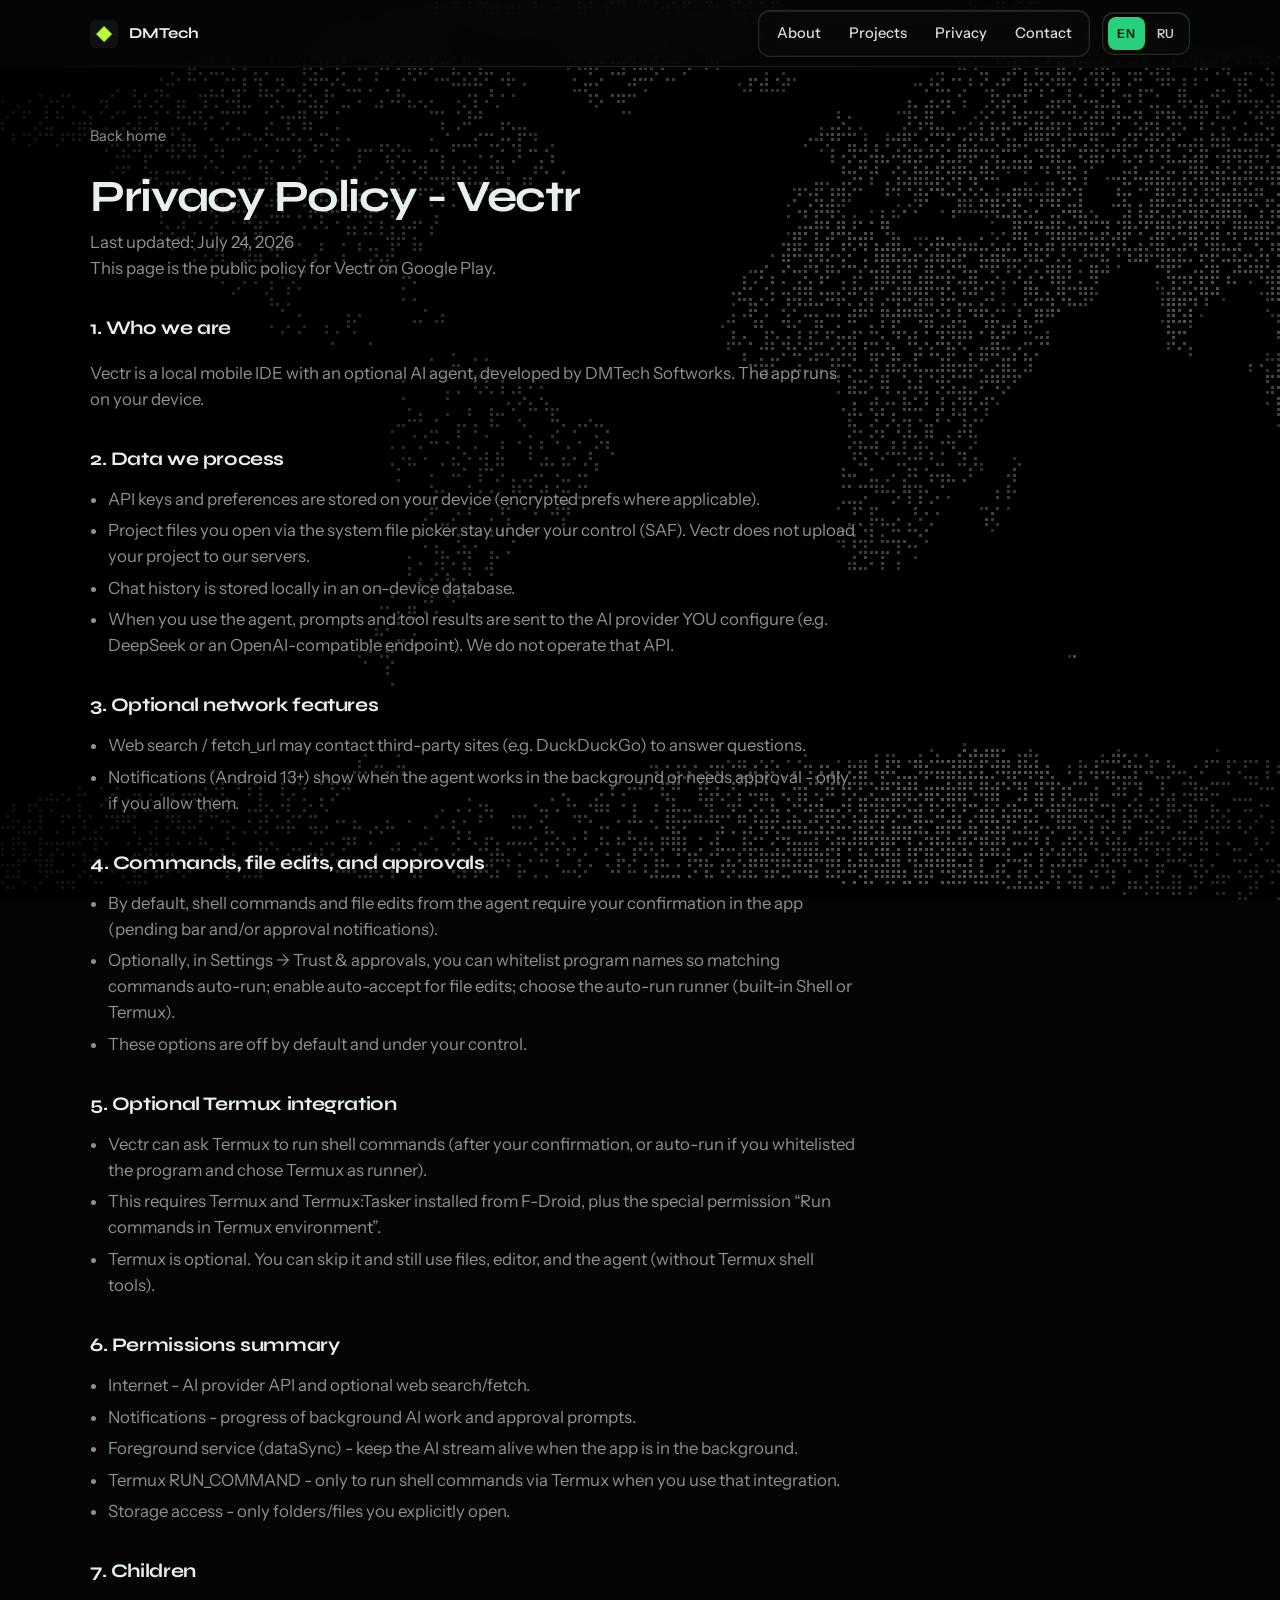
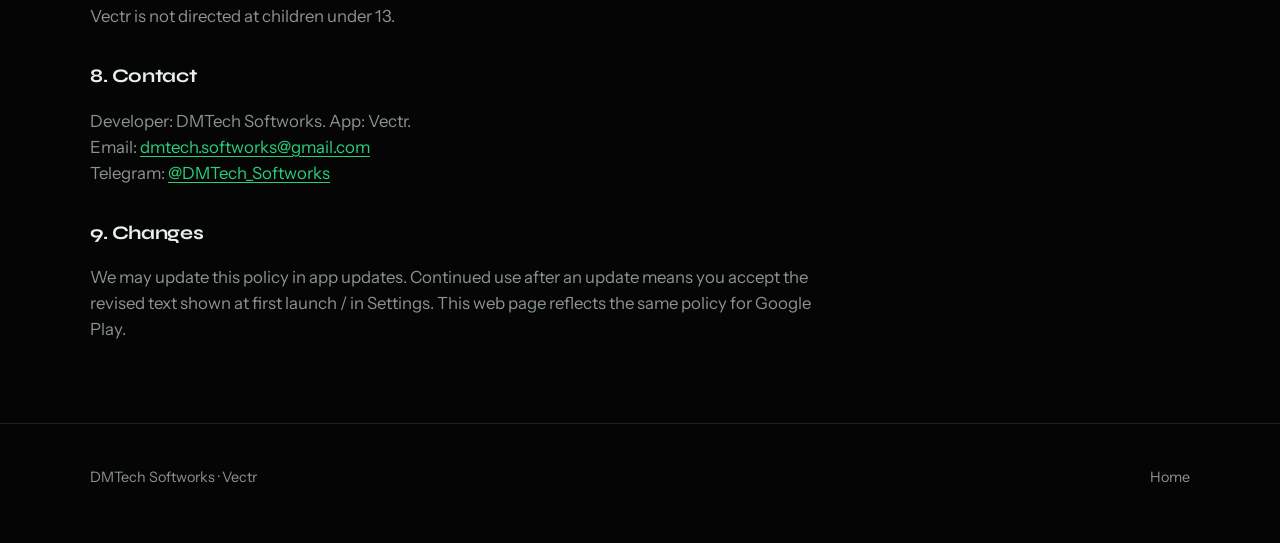
==== privacy/index.html @ 84d0624d "Add files via upload" ====
<!DOCTYPE html>
<html lang="en">
<head>
  <meta charset="utf-8" />
  <meta name="viewport" content="width=device-width, initial-scale=1" />
  <title>Privacy Policy - Vectr | DMTech Softworks</title>
  <meta name="description" content="Privacy Policy for Vectr by DMTech Softworks. Last updated July 24, 2026." />
  <meta name="theme-color" content="#0b0b0b" />
  <link rel="icon" href="../logo/logo.png" type="image/png" />
  <link rel="preconnect" href="https://fonts.googleapis.com" />
  <link rel="preconnect" href="https://fonts.gstatic.com" crossorigin />
  <link href="https://fonts.googleapis.com/css2?family=Instrument+Sans:wght@400;500;600;700&family=Syne:wght@600;700;800&display=swap" rel="stylesheet" />
  <link rel="stylesheet" href="../css/styles.css" />
</head>
<body>
  <canvas id="bg-canvas" class="bg-canvas" aria-hidden="true"></canvas>

  <div class="page">
    <header class="site-header">
      <div class="nav-inner">
        <a class="brand-mark" href="../index.html">
          <img src="../logo/logo.png" alt="" width="28" height="28" />
          <span>DMTech</span>
        </a>

        <button class="nav-toggle" type="button" data-nav-toggle aria-expanded="false" data-i18n-aria="nav.open">
          <span></span><span></span><span></span>
        </button>

        <div class="nav-panel" data-nav-panel>
          <ul class="nav-links">
            <li><a href="../index.html#about" data-i18n="nav.about">About</a></li>
            <li><a href="../index.html#projects" data-i18n="nav.projects">Projects</a></li>
            <li><a href="./" data-i18n="nav.privacy">Privacy</a></li>
            <li><a href="../index.html#contact" data-i18n="nav.contact">Contact</a></li>
          </ul>
          <div class="lang-switch" role="group" data-i18n-aria="lang.label" aria-label="Language">
            <button type="button" data-lang-btn="en">EN</button>
            <button type="button" data-lang-btn="ru">RU</button>
          </div>
        </div>
      </div>
    </header>

    <main class="privacy-page">
      <div class="wrap">
        <a class="back-link" href="../index.html" data-i18n="privacy.back">Back home</a>
        <h1 data-i18n="privacy.title">Privacy Policy - Vectr</h1>
        <p class="privacy-meta">
          <span data-i18n="privacy.updated">Last updated: July 24, 2026</span>
          <br />
          <span data-i18n="privacy.note">This page is the public policy for Vectr on Google Play.</span>
        </p>

        <article class="policy-block" data-lang-panel="en">
          <h2>1. Who we are</h2>
          <p>Vectr is a local mobile IDE with an optional AI agent, developed by DMTech Softworks. The app runs on your device.</p>

          <h2>2. Data we process</h2>
          <ul>
            <li>API keys and preferences are stored on your device (encrypted prefs where applicable).</li>
            <li>Project files you open via the system file picker stay under your control (SAF). Vectr does not upload your project to our servers.</li>
            <li>Chat history is stored locally in an on-device database.</li>
            <li>When you use the agent, prompts and tool results are sent to the AI provider YOU configure (e.g. DeepSeek or an OpenAI-compatible endpoint). We do not operate that API.</li>
          </ul>

          <h2>3. Optional network features</h2>
          <ul>
            <li>Web search / fetch_url may contact third-party sites (e.g. DuckDuckGo) to answer questions.</li>
            <li>Notifications (Android 13+) show when the agent works in the background or needs approval - only if you allow them.</li>
          </ul>

          <h2>4. Commands, file edits, and approvals</h2>
          <ul>
            <li>By default, shell commands and file edits from the agent require your confirmation in the app (pending bar and/or approval notifications).</li>
            <li>Optionally, in Settings → Trust &amp; approvals, you can whitelist program names so matching commands auto-run; enable auto-accept for file edits; choose the auto-run runner (built-in Shell or Termux).</li>
            <li>These options are off by default and under your control.</li>
          </ul>

          <h2>5. Optional Termux integration</h2>
          <ul>
            <li>Vectr can ask Termux to run shell commands (after your confirmation, or auto-run if you whitelisted the program and chose Termux as runner).</li>
            <li>This requires Termux and Termux:Tasker installed from F-Droid, plus the special permission “Run commands in Termux environment”.</li>
            <li>Termux is optional. You can skip it and still use files, editor, and the agent (without Termux shell tools).</li>
          </ul>

          <h2>6. Permissions summary</h2>
          <ul>
            <li>Internet - AI provider API and optional web search/fetch.</li>
            <li>Notifications - progress of background AI work and approval prompts.</li>
            <li>Foreground service (dataSync) - keep the AI stream alive when the app is in the background.</li>
            <li>Termux RUN_COMMAND - only to run shell commands via Termux when you use that integration.</li>
            <li>Storage access - only folders/files you explicitly open.</li>
          </ul>

          <h2>7. Children</h2>
          <p>Vectr is not directed at children under 13.</p>

          <h2>8. Contact</h2>
          <p>Developer: DMTech Softworks. App: Vectr.<br />
          Email: <a href="mailto:dmtech.softworks@gmail.com">dmtech.softworks@gmail.com</a><br />
          Telegram: <a href="https://t.me/DMTech_Softworks" rel="noopener noreferrer" target="_blank">@DMTech_Softworks</a></p>

          <h2>9. Changes</h2>
          <p>We may update this policy in app updates. Continued use after an update means you accept the revised text shown at first launch / in Settings. This web page reflects the same policy for Google Play.</p>
        </article>

        <article class="policy-block" data-lang-panel="ru" hidden>
          <h2>1. Кто мы</h2>
          <p>Vectr - локальная мобильная IDE с опциональным ИИ-агентом от DMTech Softworks. Приложение работает на твоём устройстве.</p>

          <h2>2. Какие данные обрабатываются</h2>
          <ul>
            <li>API-ключи и настройки хранятся на устройстве (где возможно - в зашифрованных prefs).</li>
            <li>Файлы проекта, которые ты открываешь через системный выбор папки (SAF), остаются под твоим контролем. Vectr не загружает проект на наши серверы.</li>
            <li>История чатов хранится локально в базе на устройстве.</li>
            <li>Когда ты пользуешься агентом, промпты и результаты инструментов уходят к API-провайдеру, который ТЫ указал (DeepSeek или OpenAI-compatible). Мы этот API не предоставляем.</li>
          </ul>

          <h2>3. Опциональная сеть</h2>
          <ul>
            <li>web_search / fetch_url могут обращаться к сторонним сайтам (например DuckDuckGo).</li>
            <li>Уведомления (Android 13+) показывают работу агента в фоне или запросы на подтверждение - только если ты разрешишь.</li>
          </ul>

          <h2>4. Команды, правки файлов и подтверждения</h2>
          <ul>
            <li>По умолчанию shell-команды и правки файлов от агента требуют твоего подтверждения в приложении (полоса pending и/или уведомления).</li>
            <li>Опционально в Настройки → Доверие и подтверждения можно добавить программы в whitelist, включить авто-принятие правок файлов и выбрать runner (встроенный Shell или Termux).</li>
            <li>Эти опции по умолчанию выключены и управляются тобой.</li>
          </ul>

          <h2>5. Опциональный Termux</h2>
          <ul>
            <li>Vectr может попросить Termux выполнить shell-команду (после твоего подтверждения или автоматически, если программа в whitelist и выбран runner Termux).</li>
            <li>Нужны Termux и Termux:Tasker из F-Droid и особое разрешение «Выполнение команд в среде Termux».</li>
            <li>Termux необязателен: можно пользоваться файлами, редактором и агентом без shell через Termux.</li>
          </ul>

          <h2>6. Разрешения</h2>
          <ul>
            <li>Интернет - API провайдера ИИ и опциональный web search/fetch.</li>
            <li>Уведомления - прогресс фоновой работы ИИ и запросы на подтверждение.</li>
            <li>Foreground service (dataSync) - чтобы AI-стрим не убивался при сворачивании приложения.</li>
            <li>Termux RUN_COMMAND - только для shell через Termux, если ты этим пользуешься.</li>
            <li>Доступ к файлам - только к папкам/файлам, которые ты сам открыл.</li>
          </ul>

          <h2>7. Дети</h2>
          <p>Vectr не предназначен для детей младше 13 лет.</p>

          <h2>8. Контакты</h2>
          <p>Разработчик: DMTech Softworks. Приложение: Vectr.<br />
          Email: <a href="mailto:dmtech.softworks@gmail.com">dmtech.softworks@gmail.com</a><br />
          Telegram: <a href="https://t.me/DMTech_Softworks" rel="noopener noreferrer" target="_blank">@DMTech_Softworks</a></p>

          <h2>9. Изменения</h2>
          <p>Политика может обновляться вместе с приложением. Продолжая пользоваться после обновления, ты принимаешь текст, показанный при первом запуске / в настройках. Эта веб-страница отражает ту же политику для Google Play.</p>
        </article>
      </div>
    </main>

    <footer class="site-footer">
      <div class="wrap footer-inner">
        <p>DMTech Softworks · Vectr</p>
        <div class="footer-links">
          <a href="../index.html" data-i18n="footer.home">Home</a>
        </div>
      </div>
    </footer>
  </div>

  <script src="../js/i18n.js"></script>
  <script src="../js/bg.js?v=10"></script>
  <script src="../js/main.js"></script>
</body>
</html>
---- css/styles.css ----
:root {
  --bg: #050505;
  --bg-elev: #121413;
  --ink: #e8f0ec;
  --muted: #8a948e;
  --line: rgba(232, 240, 236, 0.12);
  --accent: #28d07c;
  --accent-2: #39e09b;
  --accent-ink: #06140e;
  --accent-rgb: 40, 208, 124;
  --danger-soft: #ff6b6b;
  --font-display: "Syne", "Arial Narrow", sans-serif;
  --font-body: "Instrument Sans", "Segoe UI", sans-serif;
  --max: 1100px;
  --pad: clamp(1.25rem, 4vw, 2.5rem);
  --nav-h: 4.25rem;
}

*,
*::before,
*::after {
  box-sizing: border-box;
}

html {
  scroll-behavior: smooth;
}

body {
  margin: 0;
  min-height: 100vh;
  color: var(--ink);
  background: var(--bg);
  font-family: var(--font-body);
  font-size: 1.05rem;
  line-height: 1.55;
  -webkit-font-smoothing: antialiased;
  text-rendering: optimizeLegibility;
}

body.nav-open {
  overflow: hidden;
}

img {
  max-width: 100%;
  display: block;
}

a {
  color: var(--accent);
  text-decoration-thickness: 1px;
  text-underline-offset: 0.18em;
}

a:hover {
  color: var(--accent-2);
}

:focus-visible {
  outline: 2px solid var(--accent);
  outline-offset: 3px;
}

.lang-switch button:focus-visible,
.nav-toggle:focus-visible,
.btn:focus-visible {
  outline-offset: 2px;
}

.bg-canvas {
  position: fixed;
  inset: 0;
  width: 100%;
  height: 100%;
  z-index: 0;
  pointer-events: none;
}

.page {
  position: relative;
  z-index: 2;
}

.wrap {
  width: min(100% - var(--pad) * 2, var(--max));
  margin-inline: auto;
}

/* NAV */
.site-header {
  position: sticky;
  top: 0;
  z-index: 20;
  height: var(--nav-h);
  display: flex;
  align-items: center;
  backdrop-filter: blur(12px);
  background: rgba(7, 8, 9, 0.72);
  border-bottom: 1px solid transparent;
  transition: border-color 0.3s ease, background 0.3s ease;
}

.site-header::after {
  content: "";
  position: absolute;
  inset: auto 0 0;
  height: 1px;
  background: linear-gradient(90deg, transparent, var(--line), transparent);
}

.nav-inner {
  display: flex;
  align-items: center;
  justify-content: space-between;
  gap: 1rem;
  width: min(100% - var(--pad) * 2, var(--max));
  margin-inline: auto;
}

.brand-mark {
  display: inline-flex;
  align-items: center;
  gap: 0.7rem;
  color: var(--ink);
  text-decoration: none;
  font-family: var(--font-display);
  font-weight: 700;
  letter-spacing: -0.02em;
  font-size: 0.95rem;
}

.brand-mark img {
  width: 28px;
  height: 28px;
  border-radius: 6px;
}

.brand-mark:hover {
  color: var(--accent);
}

.nav-panel {
  display: flex;
  align-items: center;
  gap: 0.75rem;
}

/* Liquid glass pills: links + lang */
.nav-links,
.lang-switch {
  isolation: isolate;
  background: rgba(8, 10, 9, 0.82);
  border: 1px solid rgba(238, 242, 236, 0.14);
  box-shadow:
    inset 0 1px 0 rgba(255, 255, 255, 0.07),
    inset 0 0 0 1px rgba(var(--accent-rgb), 0.05);
  -webkit-backdrop-filter: blur(16px) saturate(1.25);
  backdrop-filter: blur(16px) saturate(1.25);
}

@supports not ((backdrop-filter: blur(1px)) or (-webkit-backdrop-filter: blur(1px))) {
  .nav-links,
  .lang-switch,
  .nav-panel {
    background: rgba(7, 8, 9, 0.96);
  }
}

.nav-links {
  display: flex;
  align-items: center;
  gap: 0.35rem;
  list-style: none;
  margin: 0;
  padding: 0.28rem 0.4rem;
  border-radius: 12px;
}

.nav-links a {
  display: block;
  color: #d4dbd0;
  text-decoration: none;
  font-size: 0.92rem;
  font-weight: 500;
  padding: 0.4rem 0.7rem;
  border-radius: 8px;
  transition: color 0.2s ease, background 0.2s ease;
}

.nav-links a:hover {
  color: var(--ink);
  background: rgba(var(--accent-rgb), 0.1);
}

.lang-switch {
  display: inline-flex;
  align-items: center;
  gap: 0.15rem;
  border-radius: 12px;
  padding: 0.28rem;
}

.lang-switch button {
  appearance: none;
  border: 0;
  background: transparent;
  color: #c5cdc2;
  font: inherit;
  font-size: 0.78rem;
  font-weight: 600;
  letter-spacing: 0.04em;
  padding: 0.4rem 0.6rem;
  border-radius: 8px;
  cursor: pointer;
  transition: background 0.2s ease, color 0.2s ease;
}

.lang-switch button.is-active {
  background: var(--accent);
  color: var(--accent-ink);
}

.nav-toggle {
  display: none;
  width: 42px;
  height: 42px;
  border: 1px solid var(--line);
  border-radius: 8px;
  background: rgba(14, 17, 16, 0.8);
  color: var(--ink);
  cursor: pointer;
}

.nav-toggle span {
  display: block;
  width: 18px;
  height: 1.5px;
  margin: 4px auto;
  background: currentColor;
}

/* HERO */
.hero {
  min-height: calc(100svh - var(--nav-h));
  display: grid;
  align-items: end;
  padding: clamp(2rem, 6vh, 4rem) 0 clamp(3rem, 8vh, 5rem);
}

.hero-grid {
  display: grid;
  gap: 2rem;
  align-items: end;
}

.hero-brand {
  margin: 0 0 1rem;
  font-family: var(--font-display);
  font-weight: 800;
  font-size: clamp(2.8rem, 9vw, 5.6rem);
  line-height: 0.92;
  letter-spacing: -0.045em;
  max-width: 12ch;
}

.hero-brand span {
  display: block;
  color: var(--accent);
}

.hero-headline {
  margin: 0 0 0.85rem;
  font-family: var(--font-display);
  font-weight: 600;
  font-size: clamp(1.25rem, 2.6vw, 1.75rem);
  letter-spacing: -0.02em;
  max-width: 22ch;
}

.hero-sub {
  margin: 0 0 1.75rem;
  color: var(--muted);
  max-width: 38ch;
  font-size: 1.05rem;
}

.cta-row {
  display: flex;
  flex-wrap: wrap;
  gap: 0.75rem 1rem;
  align-items: center;
}

.btn {
  display: inline-flex;
  align-items: center;
  justify-content: center;
  gap: 0.45rem;
  min-height: 2.85rem;
  padding: 0.7rem 1.2rem;
  border-radius: 10px;
  border: 1px solid transparent;
  font: inherit;
  font-weight: 650;
  letter-spacing: -0.01em;
  text-decoration: none;
  cursor: pointer;
  transition: transform 0.2s ease, background 0.2s ease, color 0.2s ease, border-color 0.2s ease;
}

.btn:active {
  transform: translateY(1px);
}

.btn-primary {
  background: var(--accent);
  color: var(--accent-ink);
}

.btn-primary:hover {
  background: var(--accent-2);
  color: var(--accent-ink);
}

.btn-ghost {
  background: transparent;
  color: var(--ink);
  border-color: var(--line);
}

.btn-ghost:hover {
  border-color: rgba(var(--accent-rgb), 0.5);
  color: var(--accent);
}

.hero-visual {
  pointer-events: none;
  justify-self: end;
  width: min(100%, 320px);
  aspect-ratio: 1;
  position: relative;
}

.hero-orb {
  position: absolute;
  inset: 12%;
  border-radius: 50%;
  background:
    radial-gradient(circle at 35% 30%, rgba(var(--accent-rgb), 0.38), transparent 45%),
    radial-gradient(circle at 70% 65%, rgba(57, 224, 155, 0.16), transparent 50%),
    rgba(14, 17, 16, 0.4);
  border: 1px solid rgba(var(--accent-rgb), 0.22);
  animation: orb-breathe 7s ease-in-out infinite;
}

.hero-ring {
  position: absolute;
  inset: 0;
  border-radius: 50%;
  border: 1px dashed rgba(238, 242, 236, 0.18);
  animation: spin-slow 48s linear infinite;
}

.hero-ring::before {
  content: "";
  position: absolute;
  top: -4px;
  left: 50%;
  width: 8px;
  height: 8px;
  margin-left: -4px;
  border-radius: 50%;
  background: var(--accent);
  box-shadow: 0 0 12px rgba(var(--accent-rgb), 0.55);
}

@keyframes orb-breathe {
  0%, 100% { transform: scale(1); opacity: 0.9; }
  50% { transform: scale(1.04); opacity: 1; }
}

@keyframes spin-slow {
  to { transform: rotate(360deg); }
}

@media (prefers-reduced-motion: reduce) {
  .hero-orb,
  .hero-ring {
    animation: none;
  }
}

/* SECTIONS */
.section {
  padding: clamp(3.5rem, 10vh, 6rem) 0;
  border-top: 1px solid var(--line);
}

.eyebrow {
  margin: 0 0 0.65rem;
  color: var(--accent-2);
  font-size: 0.78rem;
  font-weight: 650;
  letter-spacing: 0.14em;
  text-transform: uppercase;
}

.section h2 {
  margin: 0 0 1rem;
  font-family: var(--font-display);
  font-size: clamp(1.8rem, 4vw, 2.6rem);
  letter-spacing: -0.03em;
  line-height: 1.1;
  max-width: 16ch;
}

.lead {
  margin: 0 0 0.9rem;
  color: var(--muted);
  max-width: 54ch;
}

.muted {
  color: var(--muted);
}

.reveal {
  opacity: 0;
  transform: translateY(18px);
  transition: opacity 0.7s ease, transform 0.7s ease;
}

.reveal.is-in {
  opacity: 1;
  transform: none;
}

@media (prefers-reduced-motion: reduce) {
  .reveal {
    opacity: 1;
    transform: none;
    transition: none;
  }
}

/* PROJECTS - editorial list, not card grid */
.project-list {
  display: grid;
  gap: 0;
  margin-top: 2rem;
}

.project {
  display: grid;
  grid-template-columns: auto 1fr;
  gap: 1.25rem 1.5rem;
  padding: 1.6rem 0;
  border-top: 1px solid var(--line);
  align-items: start;
}

.project:last-child {
  border-bottom: 1px solid var(--line);
}

.project-icon-wrap {
  width: 72px;
  height: 72px;
  border-radius: 14px;
  overflow: hidden;
  border: 1px solid var(--line);
  background: var(--bg-elev);
}

.project-icon {
  width: 100%;
  height: 100%;
  object-fit: cover;
}

.project-head {
  display: flex;
  flex-wrap: wrap;
  align-items: baseline;
  gap: 0.5rem 0.85rem;
  margin-bottom: 0.35rem;
}

.project-name {
  margin: 0;
  font-family: var(--font-display);
  font-size: 1.55rem;
  letter-spacing: -0.03em;
}

.project-aka {
  color: var(--muted);
  font-size: 0.85rem;
}

.project-tagline {
  margin: 0 0 0.55rem;
  font-weight: 600;
  letter-spacing: -0.01em;
}

.project-desc {
  margin: 0;
  color: var(--muted);
  max-width: 62ch;
}

.project-links {
  display: flex;
  flex-wrap: wrap;
  gap: 0.85rem 1.25rem;
  margin-top: 1rem;
}

.text-link {
  color: var(--ink);
  text-decoration: none;
  border-bottom: 1px solid rgba(var(--accent-rgb), 0.5);
  padding-bottom: 0.05rem;
  font-size: 0.95rem;
}

.text-link:hover {
  color: var(--accent);
  border-bottom-color: var(--accent);
}

/* CONTACT */
.contact-list {
  list-style: none;
  margin: 1.75rem 0 0;
  padding: 0;
  display: grid;
  gap: 1rem;
}

.contact-list a {
  display: grid;
  gap: 0.15rem;
  text-decoration: none;
  color: inherit;
  padding-bottom: 1rem;
  border-bottom: 1px solid var(--line);
  max-width: 28rem;
  transition: color 0.2s ease;
}

.contact-list a:hover {
  color: var(--accent);
}

.contact-list .label {
  color: var(--muted);
  font-size: 0.8rem;
  letter-spacing: 0.08em;
  text-transform: uppercase;
}

.contact-list .value {
  font-family: var(--font-display);
  font-size: 1.35rem;
  letter-spacing: -0.02em;
}

/* FOOTER */
.site-footer {
  border-top: 1px solid var(--line);
  padding: 1.75rem 0 2.5rem;
}

.footer-inner {
  display: flex;
  flex-wrap: wrap;
  gap: 0.75rem 1.5rem;
  justify-content: space-between;
  align-items: center;
  color: var(--muted);
  font-size: 0.9rem;
}

.footer-links {
  display: flex;
  gap: 1rem;
}

.footer-links a {
  color: var(--muted);
  text-decoration: none;
}

.footer-links a:hover {
  color: var(--accent);
}

/* PRIVACY */
.privacy-page {
  padding: clamp(2rem, 6vh, 3.5rem) 0 4rem;
}

.privacy-page h1 {
  margin: 0.5rem 0 0.5rem;
  font-family: var(--font-display);
  font-size: clamp(1.8rem, 4vw, 2.8rem);
  letter-spacing: -0.03em;
  line-height: 1.1;
}

.privacy-meta {
  color: var(--muted);
  margin: 0 0 2rem;
}

.policy-block h2 {
  margin: 2rem 0 0.75rem;
  font-family: var(--font-display);
  font-size: 1.2rem;
  letter-spacing: -0.02em;
  max-width: none;
}

.policy-block p,
.policy-block li {
  color: var(--muted);
  max-width: 68ch;
}

.policy-block ul {
  padding-left: 1.15rem;
  margin: 0.5rem 0 0;
}

.policy-block li {
  margin: 0.35rem 0;
}

.back-link {
  display: inline-flex;
  color: var(--muted);
  text-decoration: none;
  font-size: 0.92rem;
  margin-bottom: 1rem;
}

.back-link:hover {
  color: var(--accent);
}

/* RESPONSIVE */
@media (min-width: 880px) {
  .hero-grid {
    grid-template-columns: 1.2fr 0.8fr;
  }
}

@media (max-width: 820px) {
  .nav-toggle {
    display: inline-flex;
    align-items: center;
    justify-content: center;
    flex-direction: column;
  }

  /* Drawer = same frosted texture as .site-header toolbar */
  .nav-panel {
    position: fixed;
    top: var(--nav-h);
    left: 0;
    right: 0;
    z-index: 21;
    flex-direction: column;
    align-items: stretch;
    gap: 1rem;
    max-height: min(70vh, calc(100svh - var(--nav-h)));
    overflow: auto;
    padding: 0.85rem var(--pad) 1.15rem;
    background: rgba(7, 8, 9, 0.72);
    border: 0;
    border-bottom: 1px solid transparent;
    border-radius: 0;
    box-shadow: none;
    -webkit-backdrop-filter: blur(12px);
    backdrop-filter: blur(12px);
    transform: translateY(-6px);
    opacity: 0;
    pointer-events: none;
    transition: opacity 0.22s ease, transform 0.22s ease;
  }

  .nav-panel::after {
    content: "";
    position: absolute;
    inset: auto 0 0;
    height: 1px;
    background: linear-gradient(90deg, transparent, var(--line), transparent);
    pointer-events: none;
  }

  @supports not ((backdrop-filter: blur(1px)) or (-webkit-backdrop-filter: blur(1px))) {
    .nav-panel {
      background: rgba(7, 8, 9, 0.94);
    }
  }

  body.nav-open .nav-panel {
    opacity: 1;
    pointer-events: auto;
    transform: none;
  }

  body.nav-open .site-header {
    border-bottom-color: transparent;
  }

  .nav-links {
    flex-direction: column;
    align-items: stretch;
    gap: 0.15rem;
    padding: 0;
    background: transparent;
    border: 0;
    box-shadow: none;
    -webkit-backdrop-filter: none;
    backdrop-filter: none;
    isolation: auto;
  }

  .nav-links a {
    font-size: 1.15rem;
    font-family: var(--font-display);
    color: var(--ink);
    padding: 0.7rem 0.15rem;
    border-radius: 0;
    text-shadow: none;
  }

  .nav-links a:hover {
    background: transparent;
    color: var(--accent);
  }

  .lang-switch {
    align-self: flex-start;
    justify-content: flex-start;
  }

  .hero-visual {
    display: none;
  }

  .project {
    grid-template-columns: 1fr;
  }
}
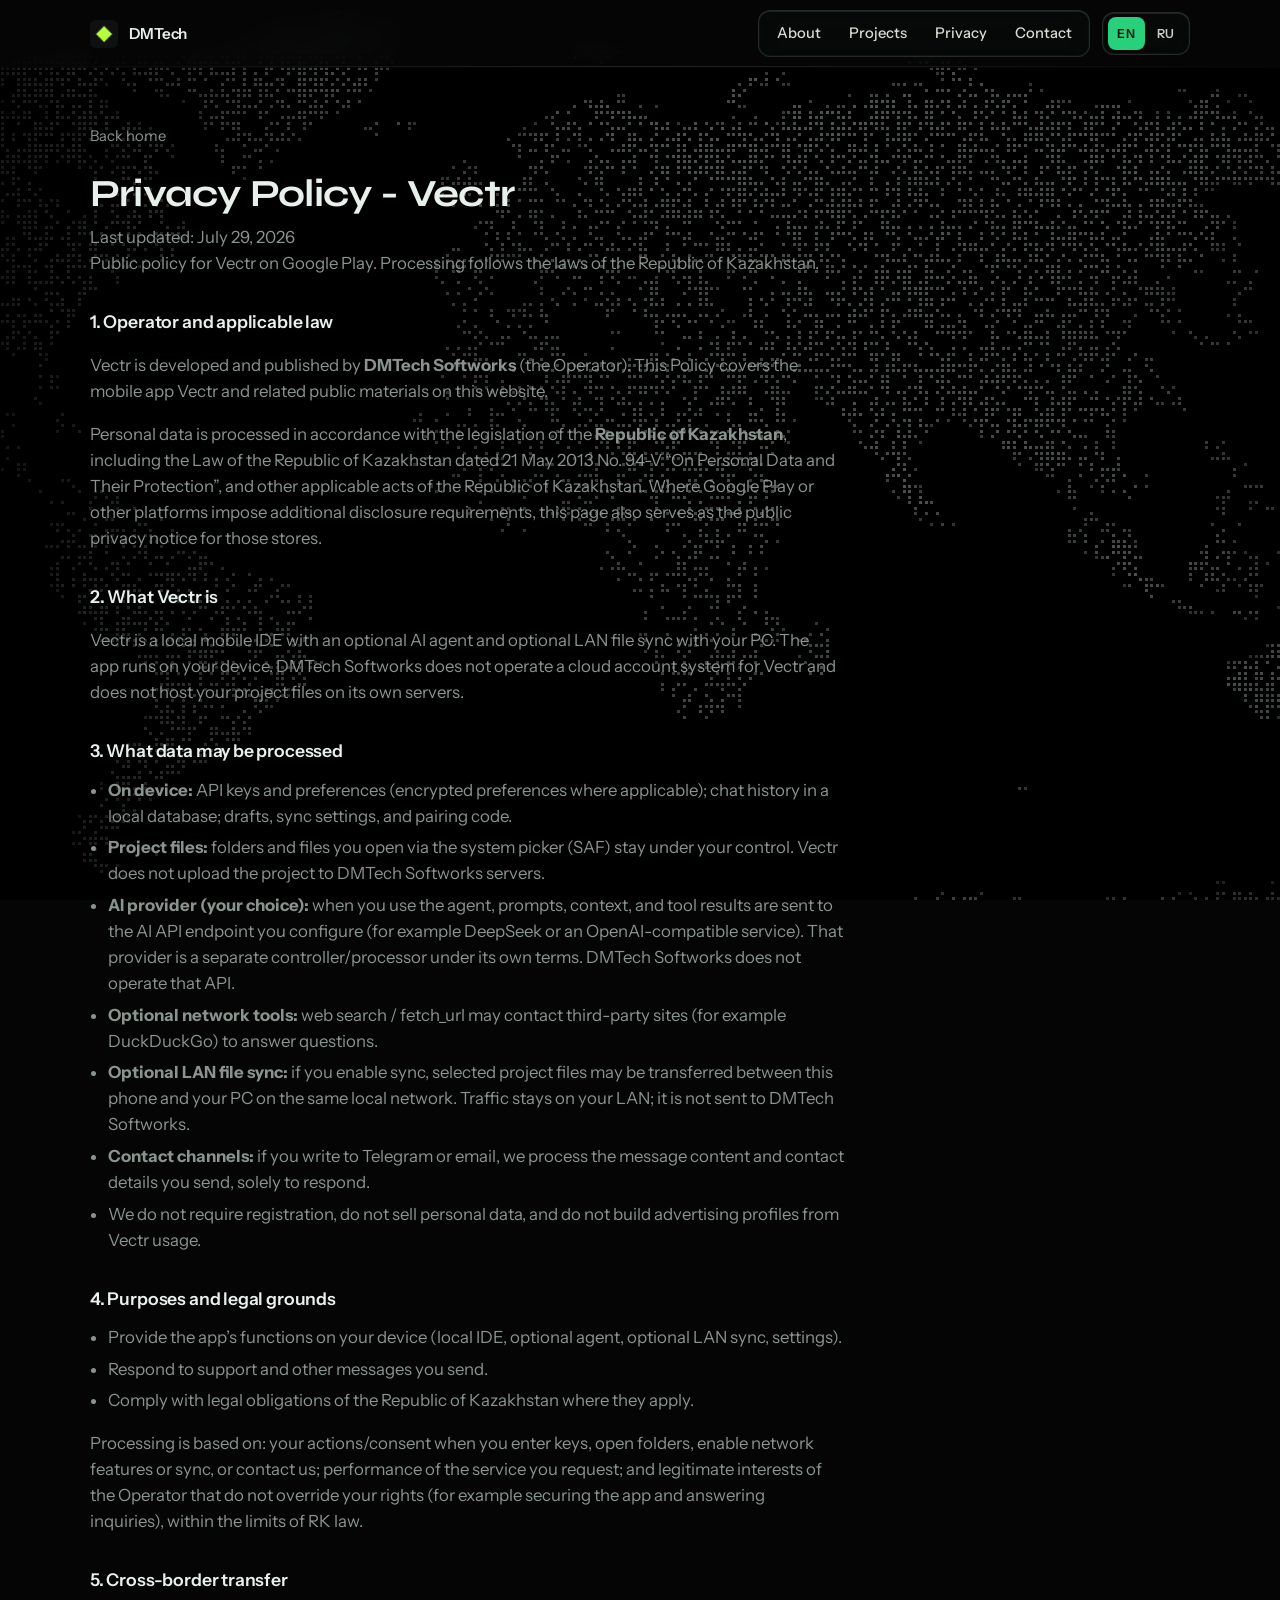
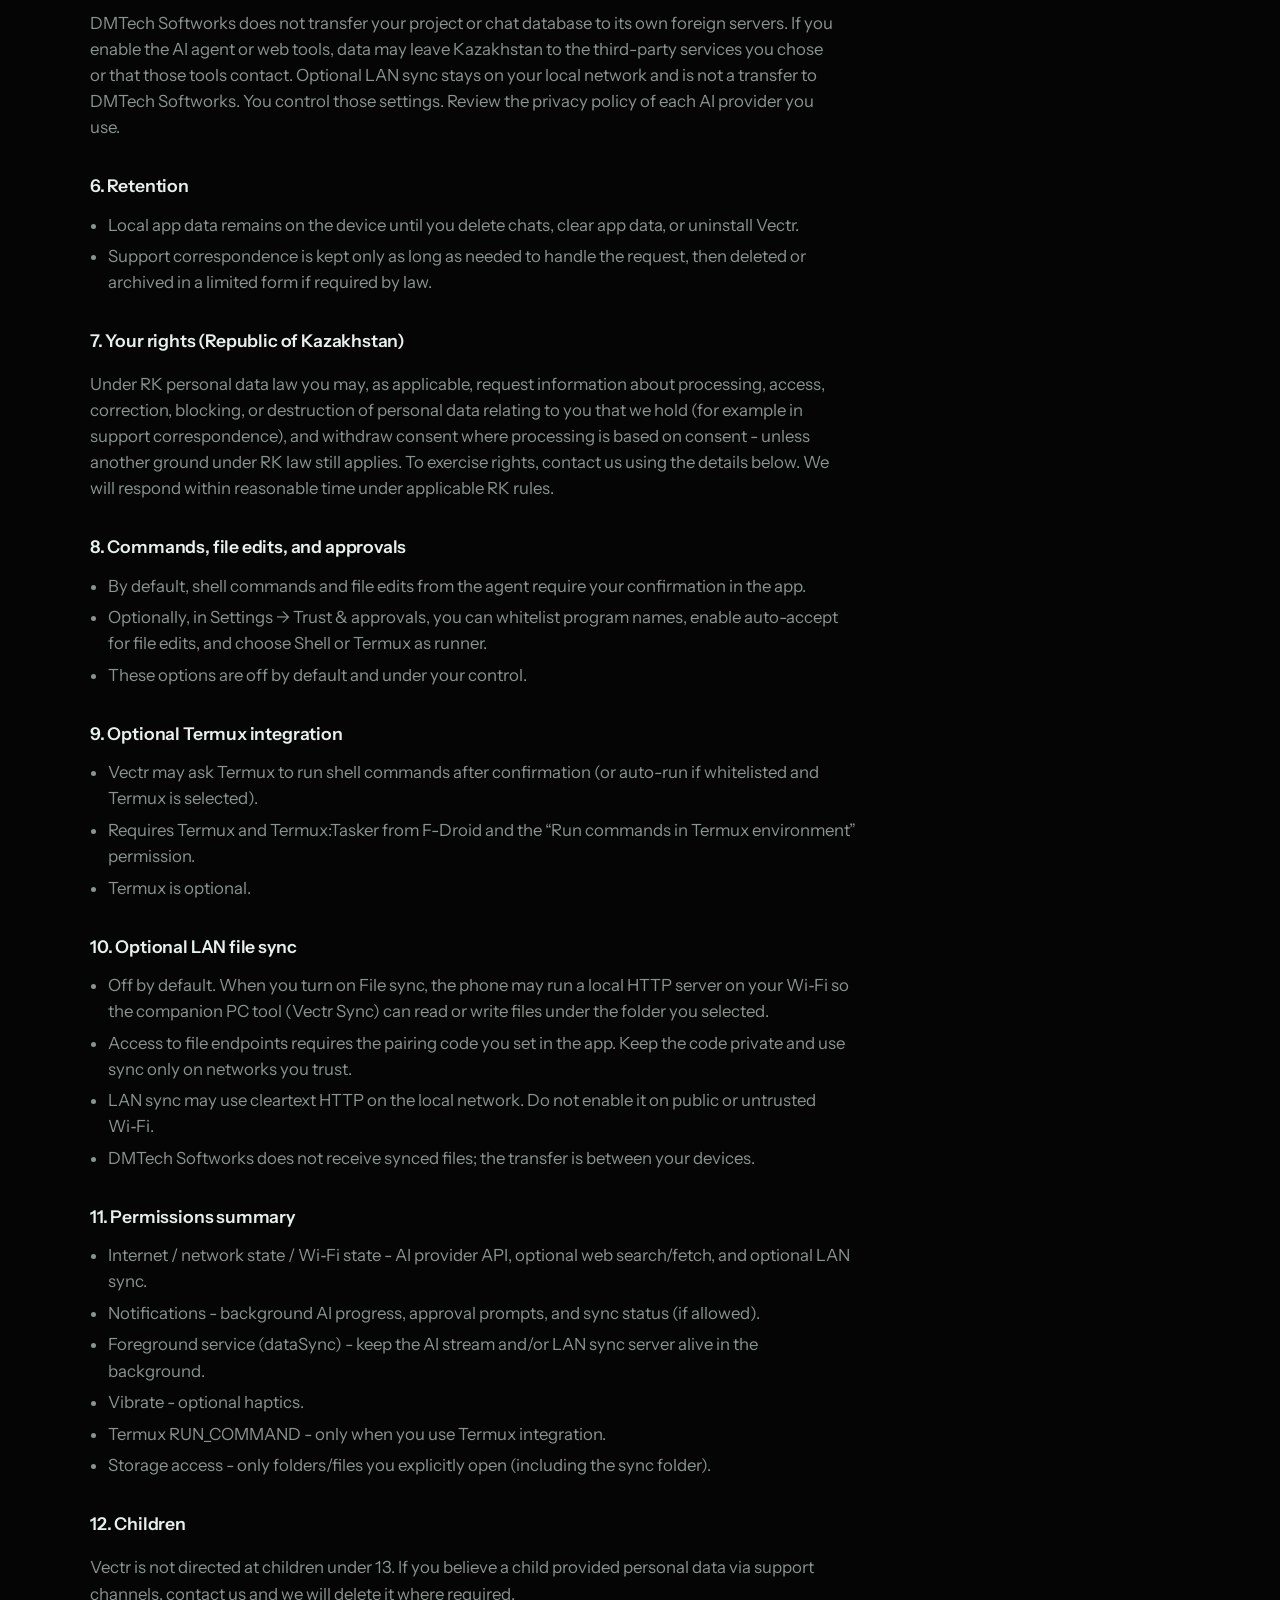
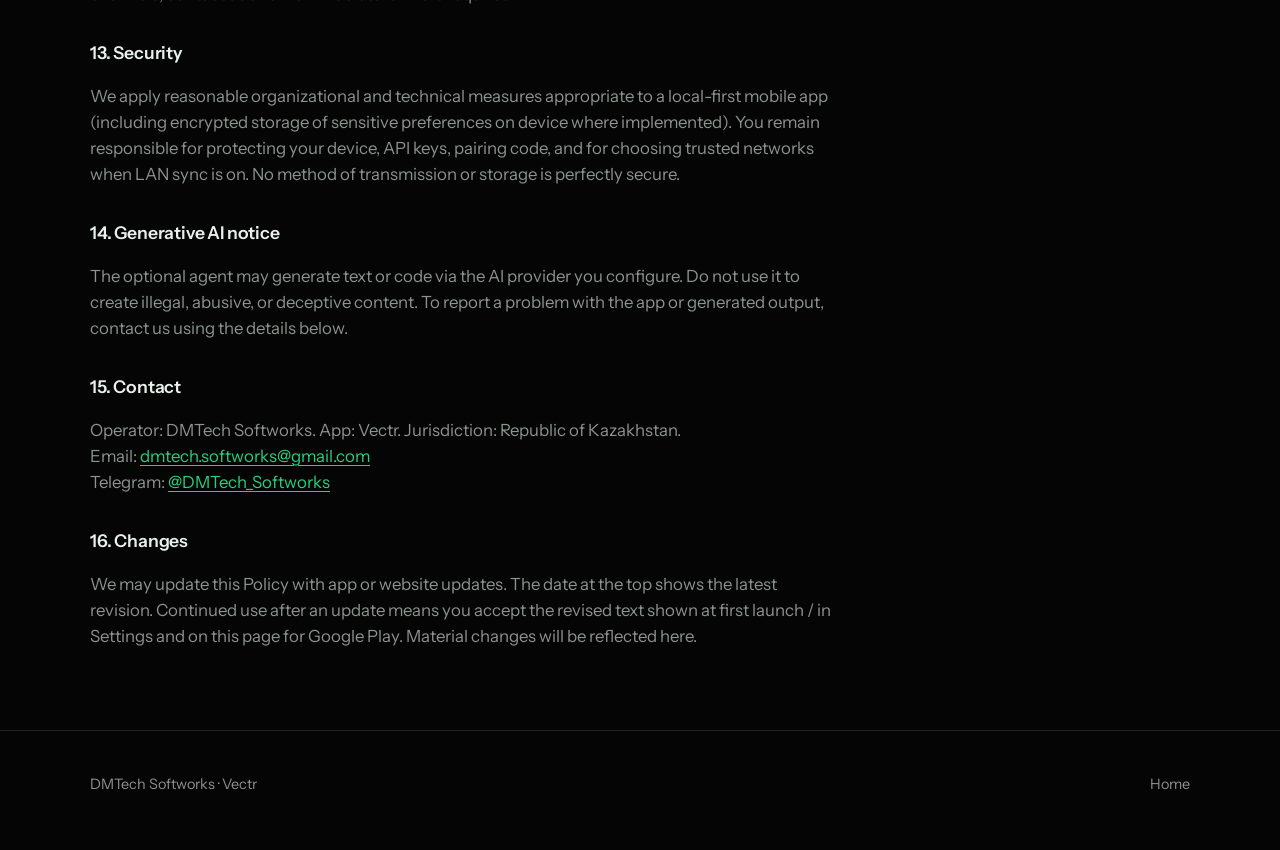
==== commit b622f6a5: "Update Privacy Policy" ====
--- a/privacy/index.html
+++ b/privacy/index.html
@@ -4,7 +4,7 @@
   <meta charset="utf-8" />
   <meta name="viewport" content="width=device-width, initial-scale=1" />
   <title>Privacy Policy - Vectr | DMTech Softworks</title>
-  <meta name="description" content="Privacy Policy for Vectr by DMTech Softworks. Last updated July 24, 2026." />
+  <meta name="description" content="Privacy Policy and personal data notice for Vectr by DMTech Softworks (Republic of Kazakhstan). Last updated July 29, 2026." />
   <meta name="theme-color" content="#0b0b0b" />
   <link rel="icon" href="../logo/logo.png" type="image/png" />
   <link rel="preconnect" href="https://fonts.googleapis.com" />
@@ -47,115 +47,187 @@
         <a class="back-link" href="../index.html" data-i18n="privacy.back">Back home</a>
         <h1 data-i18n="privacy.title">Privacy Policy - Vectr</h1>
         <p class="privacy-meta">
-          <span data-i18n="privacy.updated">Last updated: July 24, 2026</span>
+          <span data-i18n="privacy.updated">Last updated: July 29, 2026</span>
           <br />
-          <span data-i18n="privacy.note">This page is the public policy for Vectr on Google Play.</span>
+          <span data-i18n="privacy.note">Public policy for Vectr on Google Play. Processing follows the laws of the Republic of Kazakhstan.</span>
         </p>
 
         <article class="policy-block" data-lang-panel="en">
-          <h2>1. Who we are</h2>
-          <p>Vectr is a local mobile IDE with an optional AI agent, developed by DMTech Softworks. The app runs on your device.</p>
-
-          <h2>2. Data we process</h2>
-          <ul>
-            <li>API keys and preferences are stored on your device (encrypted prefs where applicable).</li>
-            <li>Project files you open via the system file picker stay under your control (SAF). Vectr does not upload your project to our servers.</li>
-            <li>Chat history is stored locally in an on-device database.</li>
-            <li>When you use the agent, prompts and tool results are sent to the AI provider YOU configure (e.g. DeepSeek or an OpenAI-compatible endpoint). We do not operate that API.</li>
-          </ul>
-
-          <h2>3. Optional network features</h2>
-          <ul>
-            <li>Web search / fetch_url may contact third-party sites (e.g. DuckDuckGo) to answer questions.</li>
-            <li>Notifications (Android 13+) show when the agent works in the background or needs approval - only if you allow them.</li>
-          </ul>
-
-          <h2>4. Commands, file edits, and approvals</h2>
-          <ul>
-            <li>By default, shell commands and file edits from the agent require your confirmation in the app (pending bar and/or approval notifications).</li>
-            <li>Optionally, in Settings → Trust &amp; approvals, you can whitelist program names so matching commands auto-run; enable auto-accept for file edits; choose the auto-run runner (built-in Shell or Termux).</li>
+          <h2>1. Operator and applicable law</h2>
+          <p>Vectr is developed and published by <strong>DMTech Softworks</strong> (the Operator). This Policy covers the mobile app Vectr and related public materials on this website.</p>
+          <p>Personal data is processed in accordance with the legislation of the <strong>Republic of Kazakhstan</strong>, including the Law of the Republic of Kazakhstan dated 21 May 2013 No. 94-V “On Personal Data and Their Protection”, and other applicable acts of the Republic of Kazakhstan. Where Google Play or other platforms impose additional disclosure requirements, this page also serves as the public privacy notice for those stores.</p>
+
+          <h2>2. What Vectr is</h2>
+          <p>Vectr is a local mobile IDE with an optional AI agent and optional LAN file sync with your PC. The app runs on your device. DMTech Softworks does not operate a cloud account system for Vectr and does not host your project files on its own servers.</p>
+
+          <h2>3. What data may be processed</h2>
+          <ul>
+            <li><strong>On device:</strong> API keys and preferences (encrypted preferences where applicable); chat history in a local database; drafts, sync settings, and pairing code.</li>
+            <li><strong>Project files:</strong> folders and files you open via the system picker (SAF) stay under your control. Vectr does not upload the project to DMTech Softworks servers.</li>
+            <li><strong>AI provider (your choice):</strong> when you use the agent, prompts, context, and tool results are sent to the AI API endpoint you configure (for example DeepSeek or an OpenAI-compatible service). That provider is a separate controller/processor under its own terms. DMTech Softworks does not operate that API.</li>
+            <li><strong>Optional network tools:</strong> web search / fetch_url may contact third-party sites (for example DuckDuckGo) to answer questions.</li>
+            <li><strong>Optional LAN file sync:</strong> if you enable sync, selected project files may be transferred between this phone and your PC on the same local network. Traffic stays on your LAN; it is not sent to DMTech Softworks.</li>
+            <li><strong>Contact channels:</strong> if you write to Telegram or email, we process the message content and contact details you send, solely to respond.</li>
+            <li>We do not require registration, do not sell personal data, and do not build advertising profiles from Vectr usage.</li>
+          </ul>
+
+          <h2>4. Purposes and legal grounds</h2>
+          <ul>
+            <li>Provide the app’s functions on your device (local IDE, optional agent, optional LAN sync, settings).</li>
+            <li>Respond to support and other messages you send.</li>
+            <li>Comply with legal obligations of the Republic of Kazakhstan where they apply.</li>
+          </ul>
+          <p>Processing is based on: your actions/consent when you enter keys, open folders, enable network features or sync, or contact us; performance of the service you request; and legitimate interests of the Operator that do not override your rights (for example securing the app and answering inquiries), within the limits of RK law.</p>
+
+          <h2>5. Cross-border transfer</h2>
+          <p>DMTech Softworks does not transfer your project or chat database to its own foreign servers. If you enable the AI agent or web tools, data may leave Kazakhstan to the third-party services you chose or that those tools contact. Optional LAN sync stays on your local network and is not a transfer to DMTech Softworks. You control those settings. Review the privacy policy of each AI provider you use.</p>
+
+          <h2>6. Retention</h2>
+          <ul>
+            <li>Local app data remains on the device until you delete chats, clear app data, or uninstall Vectr.</li>
+            <li>Support correspondence is kept only as long as needed to handle the request, then deleted or archived in a limited form if required by law.</li>
+          </ul>
+
+          <h2>7. Your rights (Republic of Kazakhstan)</h2>
+          <p>Under RK personal data law you may, as applicable, request information about processing, access, correction, blocking, or destruction of personal data relating to you that we hold (for example in support correspondence), and withdraw consent where processing is based on consent - unless another ground under RK law still applies. To exercise rights, contact us using the details below. We will respond within reasonable time under applicable RK rules.</p>
+
+          <h2>8. Commands, file edits, and approvals</h2>
+          <ul>
+            <li>By default, shell commands and file edits from the agent require your confirmation in the app.</li>
+            <li>Optionally, in Settings → Trust &amp; approvals, you can whitelist program names, enable auto-accept for file edits, and choose Shell or Termux as runner.</li>
             <li>These options are off by default and under your control.</li>
           </ul>
 
-          <h2>5. Optional Termux integration</h2>
-          <ul>
-            <li>Vectr can ask Termux to run shell commands (after your confirmation, or auto-run if you whitelisted the program and chose Termux as runner).</li>
-            <li>This requires Termux and Termux:Tasker installed from F-Droid, plus the special permission “Run commands in Termux environment”.</li>
-            <li>Termux is optional. You can skip it and still use files, editor, and the agent (without Termux shell tools).</li>
-          </ul>
-
-          <h2>6. Permissions summary</h2>
-          <ul>
-            <li>Internet - AI provider API and optional web search/fetch.</li>
-            <li>Notifications - progress of background AI work and approval prompts.</li>
-            <li>Foreground service (dataSync) - keep the AI stream alive when the app is in the background.</li>
-            <li>Termux RUN_COMMAND - only to run shell commands via Termux when you use that integration.</li>
-            <li>Storage access - only folders/files you explicitly open.</li>
-          </ul>
-
-          <h2>7. Children</h2>
-          <p>Vectr is not directed at children under 13.</p>
-
-          <h2>8. Contact</h2>
-          <p>Developer: DMTech Softworks. App: Vectr.<br />
+          <h2>9. Optional Termux integration</h2>
+          <ul>
+            <li>Vectr may ask Termux to run shell commands after confirmation (or auto-run if whitelisted and Termux is selected).</li>
+            <li>Requires Termux and Termux:Tasker from F-Droid and the “Run commands in Termux environment” permission.</li>
+            <li>Termux is optional.</li>
+          </ul>
+
+          <h2>10. Optional LAN file sync</h2>
+          <ul>
+            <li>Off by default. When you turn on File sync, the phone may run a local HTTP server on your Wi‑Fi so the companion PC tool (Vectr Sync) can read or write files under the folder you selected.</li>
+            <li>Access to file endpoints requires the pairing code you set in the app. Keep the code private and use sync only on networks you trust.</li>
+            <li>LAN sync may use cleartext HTTP on the local network. Do not enable it on public or untrusted Wi‑Fi.</li>
+            <li>DMTech Softworks does not receive synced files; the transfer is between your devices.</li>
+          </ul>
+
+          <h2>11. Permissions summary</h2>
+          <ul>
+            <li>Internet / network state / Wi‑Fi state - AI provider API, optional web search/fetch, and optional LAN sync.</li>
+            <li>Notifications - background AI progress, approval prompts, and sync status (if allowed).</li>
+            <li>Foreground service (dataSync) - keep the AI stream and/or LAN sync server alive in the background.</li>
+            <li>Vibrate - optional haptics.</li>
+            <li>Termux RUN_COMMAND - only when you use Termux integration.</li>
+            <li>Storage access - only folders/files you explicitly open (including the sync folder).</li>
+          </ul>
+
+          <h2>12. Children</h2>
+          <p>Vectr is not directed at children under 13. If you believe a child provided personal data via support channels, contact us and we will delete it where required.</p>
+
+          <h2>13. Security</h2>
+          <p>We apply reasonable organizational and technical measures appropriate to a local-first mobile app (including encrypted storage of sensitive preferences on device where implemented). You remain responsible for protecting your device, API keys, pairing code, and for choosing trusted networks when LAN sync is on. No method of transmission or storage is perfectly secure.</p>
+
+          <h2>14. Generative AI notice</h2>
+          <p>The optional agent may generate text or code via the AI provider you configure. Do not use it to create illegal, abusive, or deceptive content. To report a problem with the app or generated output, contact us using the details below.</p>
+
+          <h2>15. Contact</h2>
+          <p>Operator: DMTech Softworks. App: Vectr. Jurisdiction: Republic of Kazakhstan.<br />
           Email: <a href="mailto:dmtech.softworks@gmail.com">dmtech.softworks@gmail.com</a><br />
           Telegram: <a href="https://t.me/DMTech_Softworks" rel="noopener noreferrer" target="_blank">@DMTech_Softworks</a></p>
 
-          <h2>9. Changes</h2>
-          <p>We may update this policy in app updates. Continued use after an update means you accept the revised text shown at first launch / in Settings. This web page reflects the same policy for Google Play.</p>
+          <h2>16. Changes</h2>
+          <p>We may update this Policy with app or website updates. The date at the top shows the latest revision. Continued use after an update means you accept the revised text shown at first launch / in Settings and on this page for Google Play. Material changes will be reflected here.</p>
         </article>
 
         <article class="policy-block" data-lang-panel="ru" hidden>
-          <h2>1. Кто мы</h2>
-          <p>Vectr - локальная мобильная IDE с опциональным ИИ-агентом от DMTech Softworks. Приложение работает на твоём устройстве.</p>
-
-          <h2>2. Какие данные обрабатываются</h2>
-          <ul>
-            <li>API-ключи и настройки хранятся на устройстве (где возможно - в зашифрованных prefs).</li>
-            <li>Файлы проекта, которые ты открываешь через системный выбор папки (SAF), остаются под твоим контролем. Vectr не загружает проект на наши серверы.</li>
-            <li>История чатов хранится локально в базе на устройстве.</li>
-            <li>Когда ты пользуешься агентом, промпты и результаты инструментов уходят к API-провайдеру, который ТЫ указал (DeepSeek или OpenAI-compatible). Мы этот API не предоставляем.</li>
-          </ul>
-
-          <h2>3. Опциональная сеть</h2>
-          <ul>
-            <li>web_search / fetch_url могут обращаться к сторонним сайтам (например DuckDuckGo).</li>
-            <li>Уведомления (Android 13+) показывают работу агента в фоне или запросы на подтверждение - только если ты разрешишь.</li>
-          </ul>
-
-          <h2>4. Команды, правки файлов и подтверждения</h2>
-          <ul>
-            <li>По умолчанию shell-команды и правки файлов от агента требуют твоего подтверждения в приложении (полоса pending и/или уведомления).</li>
-            <li>Опционально в Настройки → Доверие и подтверждения можно добавить программы в whitelist, включить авто-принятие правок файлов и выбрать runner (встроенный Shell или Termux).</li>
+          <h2>1. Оператор и применимое право</h2>
+          <p>Приложение Vectr разрабатывает и публикует <strong>DMTech Softworks</strong> (Оператор). Настоящая Политика относится к мобильному приложению Vectr и связанным публичным материалам на этом сайте.</p>
+          <p>Обработка персональных данных осуществляется в соответствии с законодательством <strong>Республики Казахстан</strong>, в том числе с Законом Республики Казахстан от 21 мая 2013 года № 94-V «О персональных данных и их защите», а также иными применимыми актами РК. Там, где Google Play или другие площадки требуют публичную политику конфиденциальности, эта страница выполняет и эту роль.</p>
+
+          <h2>2. Что такое Vectr</h2>
+          <p>Vectr - локальная мобильная IDE с опциональным ИИ-агентом и опциональной синхронизацией файлов с ПК по локальной сети. Приложение работает на твоём устройстве. DMTech Softworks не ведёт облачные аккаунты Vectr и не хранит твои файлы проекта на своих серверах.</p>
+
+          <h2>3. Какие данные могут обрабатываться</h2>
+          <ul>
+            <li><strong>На устройстве:</strong> API-ключи и настройки (где возможно - в зашифрованных prefs); история чатов в локальной базе; черновики, настройки sync и pairing-код.</li>
+            <li><strong>Файлы проекта:</strong> папки и файлы, открытые через системный выбор (SAF), остаются под твоим контролем. Vectr не загружает проект на серверы DMTech Softworks.</li>
+            <li><strong>Провайдер ИИ (твой выбор):</strong> при работе агента промпты, контекст и результаты инструментов уходят на API-endpoint, который ТЫ указал (например DeepSeek или OpenAI-compatible). Этот провайдер обрабатывает данные по своим правилам. Мы этот API не предоставляем.</li>
+            <li><strong>Опциональная сеть:</strong> web_search / fetch_url могут обращаться к сторонним сайтам (например DuckDuckGo).</li>
+            <li><strong>Опциональный LAN file sync:</strong> если включишь sync, выбранные файлы проекта могут передаваться между телефоном и твоим ПК в одной локальной сети. Трафик остаётся в LAN и не уходит на серверы DMTech Softworks.</li>
+            <li><strong>Обращения:</strong> если пишешь в Telegram или на почту, мы обрабатываем содержание сообщения и указанные тобой контакты только чтобы ответить.</li>
+            <li>Регистрация не требуется, персональные данные не продаём, рекламные профили по использованию Vectr не строим.</li>
+          </ul>
+
+          <h2>4. Цели и основания обработки</h2>
+          <ul>
+            <li>Обеспечение работы функций приложения на устройстве (IDE, опциональный агент, опциональный LAN sync, настройки).</li>
+            <li>Ответы на обращения в поддержку и иные сообщения.</li>
+            <li>Исполнение обязанностей, установленных законодательством Республики Казахстан, когда они применимы.</li>
+          </ul>
+          <p>Основания: твои действия / согласие (ввод ключей, открытие папок, включение сетевых функций или sync, обращение к нам); оказание запрошенной услуги; законные интересы Оператора, не нарушающие твои права (например безопасность приложения и ответы на запросы), в пределах законодательства РК.</p>
+
+          <h2>5. Трансграничная передача</h2>
+          <p>DMTech Softworks не передаёт твой проект или базу чатов на свои зарубежные серверы. Если включён ИИ-агент или веб-инструменты, данные могут уйти за пределы Казахстана к сторонним сервисам, которые ты выбрал, или к сайтам, к которым обращаются эти инструменты. Опциональный LAN sync остаётся в локальной сети и не является передачей данных DMTech Softworks. Настройки контролируешь ты. Ознакомься с политикой конфиденциальности каждого используемого AI-провайдера.</p>
+
+          <h2>6. Сроки хранения</h2>
+          <ul>
+            <li>Локальные данные приложения хранятся на устройстве, пока ты не удалишь чаты, не очистишь данные приложения или не удалишь Vectr.</li>
+            <li>Переписка поддержки хранится столько, сколько нужно для ответа на запрос, затем удаляется или ограничивается, если иное не требуется законом.</li>
+          </ul>
+
+          <h2>7. Права субъекта персональных данных (РК)</h2>
+          <p>В соответствии с законодательством РК о персональных данных ты вправе (в применимых случаях) получать сведения об обработке, доступ, исправление, блокирование или уничтожение персональных данных, которые мы храним (например в переписке поддержки), а также отозвать согласие, если обработка основана на согласии - если иное основание по закону РК не сохраняется. Для реализации прав пиши по контактам ниже. Ответим в разумный срок согласно применимым нормам РК.</p>
+
+          <h2>8. Команды, правки файлов и подтверждения</h2>
+          <ul>
+            <li>По умолчанию shell-команды и правки файлов от агента требуют твоего подтверждения в приложении.</li>
+            <li>Опционально в Настройки → Доверие и подтверждения можно добавить программы в whitelist, включить авто-принятие правок и выбрать runner (Shell или Termux).</li>
             <li>Эти опции по умолчанию выключены и управляются тобой.</li>
           </ul>
 
-          <h2>5. Опциональный Termux</h2>
-          <ul>
-            <li>Vectr может попросить Termux выполнить shell-команду (после твоего подтверждения или автоматически, если программа в whitelist и выбран runner Termux).</li>
-            <li>Нужны Termux и Termux:Tasker из F-Droid и особое разрешение «Выполнение команд в среде Termux».</li>
-            <li>Termux необязателен: можно пользоваться файлами, редактором и агентом без shell через Termux.</li>
-          </ul>
-
-          <h2>6. Разрешения</h2>
-          <ul>
-            <li>Интернет - API провайдера ИИ и опциональный web search/fetch.</li>
-            <li>Уведомления - прогресс фоновой работы ИИ и запросы на подтверждение.</li>
-            <li>Foreground service (dataSync) - чтобы AI-стрим не убивался при сворачивании приложения.</li>
-            <li>Termux RUN_COMMAND - только для shell через Termux, если ты этим пользуешься.</li>
-            <li>Доступ к файлам - только к папкам/файлам, которые ты сам открыл.</li>
-          </ul>
-
-          <h2>7. Дети</h2>
-          <p>Vectr не предназначен для детей младше 13 лет.</p>
-
-          <h2>8. Контакты</h2>
-          <p>Разработчик: DMTech Softworks. Приложение: Vectr.<br />
+          <h2>9. Опциональный Termux</h2>
+          <ul>
+            <li>Vectr может попросить Termux выполнить shell-команду после подтверждения (или автоматически, если программа в whitelist и выбран Termux).</li>
+            <li>Нужны Termux и Termux:Tasker из F-Droid и разрешение «Выполнение команд в среде Termux».</li>
+            <li>Termux необязателен.</li>
+          </ul>
+
+          <h2>10. Опциональный LAN file sync</h2>
+          <ul>
+            <li>По умолчанию выключен. Если включишь File sync, телефон может поднять локальный HTTP-сервер в Wi‑Fi, чтобы companion-инструмент на ПК (Vectr Sync) читал или писал файлы в выбранной тобой папке.</li>
+            <li>Доступ к файловым endpoint’ам требует pairing-код из приложения. Не свети код и включай sync только в сетях, которым доверяешь.</li>
+            <li>На локальной сети sync может идти по cleartext HTTP. Не включай на публичном или недоверенном Wi‑Fi.</li>
+            <li>DMTech Softworks синхронизируемые файлы не получает: обмен только между твоими устройствами.</li>
+          </ul>
+
+          <h2>11. Разрешения</h2>
+          <ul>
+            <li>Интернет / состояние сети / Wi‑Fi - API провайдера ИИ, опциональный web search/fetch и опциональный LAN sync.</li>
+            <li>Уведомления - прогресс фоновой работы ИИ, запросы на подтверждение и статус sync (если разрешишь).</li>
+            <li>Foreground service (dataSync) - чтобы AI-стрим и/или LAN sync-сервер не убивались в фоне.</li>
+            <li>Вибрация - опциональный haptic.</li>
+            <li>Termux RUN_COMMAND - только если пользуешься интеграцией с Termux.</li>
+            <li>Доступ к файлам - только к папкам/файлам, которые ты сам открыл (включая папку sync).</li>
+          </ul>
+
+          <h2>12. Дети</h2>
+          <p>Vectr не предназначен для детей младше 13 лет. Если считаешь, что ребёнок передал персональные данные через каналы поддержки - напиши нам, удалим, где это требуется.</p>
+
+          <h2>13. Безопасность</h2>
+          <p>Применяем разумные организационные и технические меры, уместные для local-first мобильного приложения (включая шифрование чувствительных prefs на устройстве, где это реализовано). Устройство, API-ключи, pairing-код и выбор доверенной сети при включённом LAN sync - на твоей стороне. Абсолютной защиты не существует.</p>
+
+          <h2>14. Уведомление об generative AI</h2>
+          <p>Опциональный агент может генерировать текст или код через AI-провайдера, которого ты настроил. Не используй его для незаконного, оскорбительного или обманного контента. Жалобы на приложение или сгенерированный вывод - по контактам ниже.</p>
+
+          <h2>15. Контакты</h2>
+          <p>Оператор: DMTech Softworks. Приложение: Vectr. Юрисдикция: Республика Казахстан.<br />
           Email: <a href="mailto:dmtech.softworks@gmail.com">dmtech.softworks@gmail.com</a><br />
           Telegram: <a href="https://t.me/DMTech_Softworks" rel="noopener noreferrer" target="_blank">@DMTech_Softworks</a></p>
 
-          <h2>9. Изменения</h2>
-          <p>Политика может обновляться вместе с приложением. Продолжая пользоваться после обновления, ты принимаешь текст, показанный при первом запуске / в настройках. Эта веб-страница отражает ту же политику для Google Play.</p>
+          <h2>16. Изменения</h2>
+          <p>Политика может обновляться вместе с приложением или сайтом. Дата вверху - актуальная редакция. Продолжая пользоваться после обновления, ты принимаешь текст при первом запуске / в настройках и на этой странице для Google Play. Существенные изменения отражаются здесь.</p>
         </article>
       </div>
     </main>
@@ -171,7 +243,7 @@
   </div>
 
   <script src="../js/i18n.js"></script>
-  <script src="../js/bg.js?v=10"></script>
+  <script src="../js/bg.js?v=11"></script>
   <script src="../js/main.js"></script>
 </body>
 </html>
--- a/css/styles.css
+++ b/css/styles.css
@@ -1,759 +1,713 @@
-:root {
-  --bg: #050505;
-  --bg-elev: #121413;
-  --ink: #e8f0ec;
-  --muted: #8a948e;
-  --line: rgba(232, 240, 236, 0.12);
-  --accent: #28d07c;
-  --accent-2: #39e09b;
-  --accent-ink: #06140e;
-  --accent-rgb: 40, 208, 124;
-  --danger-soft: #ff6b6b;
-  --font-display: "Syne", "Arial Narrow", sans-serif;
-  --font-body: "Instrument Sans", "Segoe UI", sans-serif;
-  --max: 1100px;
-  --pad: clamp(1.25rem, 4vw, 2.5rem);
-  --nav-h: 4.25rem;
-}
-
-*,
-*::before,
-*::after {
-  box-sizing: border-box;
-}
-
-html {
-  scroll-behavior: smooth;
-}
-
-body {
-  margin: 0;
-  min-height: 100vh;
-  color: var(--ink);
-  background: var(--bg);
-  font-family: var(--font-body);
-  font-size: 1.05rem;
-  line-height: 1.55;
-  -webkit-font-smoothing: antialiased;
-  text-rendering: optimizeLegibility;
-}
-
-body.nav-open {
-  overflow: hidden;
-}
-
-img {
-  max-width: 100%;
-  display: block;
-}
-
-a {
-  color: var(--accent);
-  text-decoration-thickness: 1px;
-  text-underline-offset: 0.18em;
-}
-
-a:hover {
-  color: var(--accent-2);
-}
-
-:focus-visible {
-  outline: 2px solid var(--accent);
-  outline-offset: 3px;
-}
-
-.lang-switch button:focus-visible,
-.nav-toggle:focus-visible,
-.btn:focus-visible {
-  outline-offset: 2px;
-}
-
-.bg-canvas {
-  position: fixed;
-  inset: 0;
-  width: 100%;
-  height: 100%;
-  z-index: 0;
-  pointer-events: none;
-}
-
-.page {
-  position: relative;
-  z-index: 2;
-}
-
-.wrap {
-  width: min(100% - var(--pad) * 2, var(--max));
-  margin-inline: auto;
-}
-
-/* NAV */
-.site-header {
-  position: sticky;
-  top: 0;
-  z-index: 20;
-  height: var(--nav-h);
-  display: flex;
-  align-items: center;
-  backdrop-filter: blur(12px);
-  background: rgba(7, 8, 9, 0.72);
-  border-bottom: 1px solid transparent;
-  transition: border-color 0.3s ease, background 0.3s ease;
-}
-
-.site-header::after {
-  content: "";
-  position: absolute;
-  inset: auto 0 0;
-  height: 1px;
-  background: linear-gradient(90deg, transparent, var(--line), transparent);
-}
-
-.nav-inner {
-  display: flex;
-  align-items: center;
-  justify-content: space-between;
-  gap: 1rem;
-  width: min(100% - var(--pad) * 2, var(--max));
-  margin-inline: auto;
-}
-
-.brand-mark {
-  display: inline-flex;
-  align-items: center;
-  gap: 0.7rem;
-  color: var(--ink);
-  text-decoration: none;
-  font-family: var(--font-display);
-  font-weight: 700;
-  letter-spacing: -0.02em;
-  font-size: 0.95rem;
-}
-
-.brand-mark img {
-  width: 28px;
-  height: 28px;
-  border-radius: 6px;
-}
-
-.brand-mark:hover {
-  color: var(--accent);
-}
-
-.nav-panel {
-  display: flex;
-  align-items: center;
-  gap: 0.75rem;
-}
-
-/* Liquid glass pills: links + lang */
-.nav-links,
-.lang-switch {
-  isolation: isolate;
-  background: rgba(8, 10, 9, 0.82);
-  border: 1px solid rgba(238, 242, 236, 0.14);
-  box-shadow:
-    inset 0 1px 0 rgba(255, 255, 255, 0.07),
-    inset 0 0 0 1px rgba(var(--accent-rgb), 0.05);
-  -webkit-backdrop-filter: blur(16px) saturate(1.25);
-  backdrop-filter: blur(16px) saturate(1.25);
-}
-
-@supports not ((backdrop-filter: blur(1px)) or (-webkit-backdrop-filter: blur(1px))) {
-  .nav-links,
-  .lang-switch,
-  .nav-panel {
-    background: rgba(7, 8, 9, 0.96);
-  }
-}
-
-.nav-links {
-  display: flex;
-  align-items: center;
-  gap: 0.35rem;
-  list-style: none;
-  margin: 0;
-  padding: 0.28rem 0.4rem;
-  border-radius: 12px;
-}
-
-.nav-links a {
-  display: block;
-  color: #d4dbd0;
-  text-decoration: none;
-  font-size: 0.92rem;
-  font-weight: 500;
-  padding: 0.4rem 0.7rem;
-  border-radius: 8px;
-  transition: color 0.2s ease, background 0.2s ease;
-}
-
-.nav-links a:hover {
-  color: var(--ink);
-  background: rgba(var(--accent-rgb), 0.1);
-}
-
-.lang-switch {
-  display: inline-flex;
-  align-items: center;
-  gap: 0.15rem;
-  border-radius: 12px;
-  padding: 0.28rem;
-}
-
-.lang-switch button {
-  appearance: none;
-  border: 0;
-  background: transparent;
-  color: #c5cdc2;
-  font: inherit;
-  font-size: 0.78rem;
-  font-weight: 600;
-  letter-spacing: 0.04em;
-  padding: 0.4rem 0.6rem;
-  border-radius: 8px;
-  cursor: pointer;
-  transition: background 0.2s ease, color 0.2s ease;
-}
-
-.lang-switch button.is-active {
-  background: var(--accent);
-  color: var(--accent-ink);
-}
-
-.nav-toggle {
-  display: none;
-  width: 42px;
-  height: 42px;
-  border: 1px solid var(--line);
-  border-radius: 8px;
-  background: rgba(14, 17, 16, 0.8);
-  color: var(--ink);
-  cursor: pointer;
-}
-
-.nav-toggle span {
-  display: block;
-  width: 18px;
-  height: 1.5px;
-  margin: 4px auto;
-  background: currentColor;
-}
-
-/* HERO */
-.hero {
-  min-height: calc(100svh - var(--nav-h));
-  display: grid;
-  align-items: end;
-  padding: clamp(2rem, 6vh, 4rem) 0 clamp(3rem, 8vh, 5rem);
-}
-
-.hero-grid {
-  display: grid;
-  gap: 2rem;
-  align-items: end;
-}
-
-.hero-brand {
-  margin: 0 0 1rem;
-  font-family: var(--font-display);
-  font-weight: 800;
-  font-size: clamp(2.8rem, 9vw, 5.6rem);
-  line-height: 0.92;
-  letter-spacing: -0.045em;
-  max-width: 12ch;
-}
-
-.hero-brand span {
-  display: block;
-  color: var(--accent);
-}
-
-.hero-headline {
-  margin: 0 0 0.85rem;
-  font-family: var(--font-display);
-  font-weight: 600;
-  font-size: clamp(1.25rem, 2.6vw, 1.75rem);
-  letter-spacing: -0.02em;
-  max-width: 22ch;
-}
-
-.hero-sub {
-  margin: 0 0 1.75rem;
-  color: var(--muted);
-  max-width: 38ch;
-  font-size: 1.05rem;
-}
-
-.cta-row {
-  display: flex;
-  flex-wrap: wrap;
-  gap: 0.75rem 1rem;
-  align-items: center;
-}
-
-.btn {
-  display: inline-flex;
-  align-items: center;
-  justify-content: center;
-  gap: 0.45rem;
-  min-height: 2.85rem;
-  padding: 0.7rem 1.2rem;
-  border-radius: 10px;
-  border: 1px solid transparent;
-  font: inherit;
-  font-weight: 650;
-  letter-spacing: -0.01em;
-  text-decoration: none;
-  cursor: pointer;
-  transition: transform 0.2s ease, background 0.2s ease, color 0.2s ease, border-color 0.2s ease;
-}
-
-.btn:active {
-  transform: translateY(1px);
-}
-
-.btn-primary {
-  background: var(--accent);
-  color: var(--accent-ink);
-}
-
-.btn-primary:hover {
-  background: var(--accent-2);
-  color: var(--accent-ink);
-}
-
-.btn-ghost {
-  background: transparent;
-  color: var(--ink);
-  border-color: var(--line);
-}
-
-.btn-ghost:hover {
-  border-color: rgba(var(--accent-rgb), 0.5);
-  color: var(--accent);
-}
-
-.hero-visual {
-  pointer-events: none;
-  justify-self: end;
-  width: min(100%, 320px);
-  aspect-ratio: 1;
-  position: relative;
-}
-
-.hero-orb {
-  position: absolute;
-  inset: 12%;
-  border-radius: 50%;
-  background:
-    radial-gradient(circle at 35% 30%, rgba(var(--accent-rgb), 0.38), transparent 45%),
-    radial-gradient(circle at 70% 65%, rgba(57, 224, 155, 0.16), transparent 50%),
-    rgba(14, 17, 16, 0.4);
-  border: 1px solid rgba(var(--accent-rgb), 0.22);
-  animation: orb-breathe 7s ease-in-out infinite;
-}
-
-.hero-ring {
-  position: absolute;
-  inset: 0;
-  border-radius: 50%;
-  border: 1px dashed rgba(238, 242, 236, 0.18);
-  animation: spin-slow 48s linear infinite;
-}
-
-.hero-ring::before {
-  content: "";
-  position: absolute;
-  top: -4px;
-  left: 50%;
-  width: 8px;
-  height: 8px;
-  margin-left: -4px;
-  border-radius: 50%;
-  background: var(--accent);
-  box-shadow: 0 0 12px rgba(var(--accent-rgb), 0.55);
-}
-
-@keyframes orb-breathe {
-  0%, 100% { transform: scale(1); opacity: 0.9; }
-  50% { transform: scale(1.04); opacity: 1; }
-}
-
-@keyframes spin-slow {
-  to { transform: rotate(360deg); }
-}
-
-@media (prefers-reduced-motion: reduce) {
-  .hero-orb,
-  .hero-ring {
-    animation: none;
-  }
-}
-
-/* SECTIONS */
-.section {
-  padding: clamp(3.5rem, 10vh, 6rem) 0;
-  border-top: 1px solid var(--line);
-}
-
-.eyebrow {
-  margin: 0 0 0.65rem;
-  color: var(--accent-2);
-  font-size: 0.78rem;
-  font-weight: 650;
-  letter-spacing: 0.14em;
-  text-transform: uppercase;
-}
-
-.section h2 {
-  margin: 0 0 1rem;
-  font-family: var(--font-display);
-  font-size: clamp(1.8rem, 4vw, 2.6rem);
-  letter-spacing: -0.03em;
-  line-height: 1.1;
-  max-width: 16ch;
-}
-
-.lead {
-  margin: 0 0 0.9rem;
-  color: var(--muted);
-  max-width: 54ch;
-}
-
-.muted {
-  color: var(--muted);
-}
-
-.reveal {
-  opacity: 0;
-  transform: translateY(18px);
-  transition: opacity 0.7s ease, transform 0.7s ease;
-}
-
-.reveal.is-in {
-  opacity: 1;
-  transform: none;
-}
-
-@media (prefers-reduced-motion: reduce) {
-  .reveal {
-    opacity: 1;
-    transform: none;
-    transition: none;
-  }
-}
-
-/* PROJECTS - editorial list, not card grid */
-.project-list {
-  display: grid;
-  gap: 0;
-  margin-top: 2rem;
-}
-
-.project {
-  display: grid;
-  grid-template-columns: auto 1fr;
-  gap: 1.25rem 1.5rem;
-  padding: 1.6rem 0;
-  border-top: 1px solid var(--line);
-  align-items: start;
-}
-
-.project:last-child {
-  border-bottom: 1px solid var(--line);
-}
-
-.project-icon-wrap {
-  width: 72px;
-  height: 72px;
-  border-radius: 14px;
-  overflow: hidden;
-  border: 1px solid var(--line);
-  background: var(--bg-elev);
-}
-
-.project-icon {
-  width: 100%;
-  height: 100%;
-  object-fit: cover;
-}
-
-.project-head {
-  display: flex;
-  flex-wrap: wrap;
-  align-items: baseline;
-  gap: 0.5rem 0.85rem;
-  margin-bottom: 0.35rem;
-}
-
-.project-name {
-  margin: 0;
-  font-family: var(--font-display);
-  font-size: 1.55rem;
-  letter-spacing: -0.03em;
-}
-
-.project-aka {
-  color: var(--muted);
-  font-size: 0.85rem;
-}
-
-.project-tagline {
-  margin: 0 0 0.55rem;
-  font-weight: 600;
-  letter-spacing: -0.01em;
-}
-
-.project-desc {
-  margin: 0;
-  color: var(--muted);
-  max-width: 62ch;
-}
-
-.project-links {
-  display: flex;
-  flex-wrap: wrap;
-  gap: 0.85rem 1.25rem;
-  margin-top: 1rem;
-}
-
-.text-link {
-  color: var(--ink);
-  text-decoration: none;
-  border-bottom: 1px solid rgba(var(--accent-rgb), 0.5);
-  padding-bottom: 0.05rem;
-  font-size: 0.95rem;
-}
-
-.text-link:hover {
-  color: var(--accent);
-  border-bottom-color: var(--accent);
-}
-
-/* CONTACT */
-.contact-list {
-  list-style: none;
-  margin: 1.75rem 0 0;
-  padding: 0;
-  display: grid;
-  gap: 1rem;
-}
-
-.contact-list a {
-  display: grid;
-  gap: 0.15rem;
-  text-decoration: none;
-  color: inherit;
-  padding-bottom: 1rem;
-  border-bottom: 1px solid var(--line);
-  max-width: 28rem;
-  transition: color 0.2s ease;
-}
-
-.contact-list a:hover {
-  color: var(--accent);
-}
-
-.contact-list .label {
-  color: var(--muted);
-  font-size: 0.8rem;
-  letter-spacing: 0.08em;
-  text-transform: uppercase;
-}
-
-.contact-list .value {
-  font-family: var(--font-display);
-  font-size: 1.35rem;
-  letter-spacing: -0.02em;
-}
-
-/* FOOTER */
-.site-footer {
-  border-top: 1px solid var(--line);
-  padding: 1.75rem 0 2.5rem;
-}
-
-.footer-inner {
-  display: flex;
-  flex-wrap: wrap;
-  gap: 0.75rem 1.5rem;
-  justify-content: space-between;
-  align-items: center;
-  color: var(--muted);
-  font-size: 0.9rem;
-}
-
-.footer-links {
-  display: flex;
-  gap: 1rem;
-}
-
-.footer-links a {
-  color: var(--muted);
-  text-decoration: none;
-}
-
-.footer-links a:hover {
-  color: var(--accent);
-}
-
-/* PRIVACY */
-.privacy-page {
-  padding: clamp(2rem, 6vh, 3.5rem) 0 4rem;
-}
-
-.privacy-page h1 {
-  margin: 0.5rem 0 0.5rem;
-  font-family: var(--font-display);
-  font-size: clamp(1.8rem, 4vw, 2.8rem);
-  letter-spacing: -0.03em;
-  line-height: 1.1;
-}
-
-.privacy-meta {
-  color: var(--muted);
-  margin: 0 0 2rem;
-}
-
-.policy-block h2 {
-  margin: 2rem 0 0.75rem;
-  font-family: var(--font-display);
-  font-size: 1.2rem;
-  letter-spacing: -0.02em;
-  max-width: none;
-}
-
-.policy-block p,
-.policy-block li {
-  color: var(--muted);
-  max-width: 68ch;
-}
-
-.policy-block ul {
-  padding-left: 1.15rem;
-  margin: 0.5rem 0 0;
-}
-
-.policy-block li {
-  margin: 0.35rem 0;
-}
-
-.back-link {
-  display: inline-flex;
-  color: var(--muted);
-  text-decoration: none;
-  font-size: 0.92rem;
-  margin-bottom: 1rem;
-}
-
-.back-link:hover {
-  color: var(--accent);
-}
-
-/* RESPONSIVE */
-@media (min-width: 880px) {
-  .hero-grid {
-    grid-template-columns: 1.2fr 0.8fr;
-  }
-}
-
-@media (max-width: 820px) {
-  .nav-toggle {
-    display: inline-flex;
-    align-items: center;
-    justify-content: center;
-    flex-direction: column;
-  }
-
-  /* Drawer = same frosted texture as .site-header toolbar */
-  .nav-panel {
-    position: fixed;
-    top: var(--nav-h);
-    left: 0;
-    right: 0;
-    z-index: 21;
-    flex-direction: column;
-    align-items: stretch;
-    gap: 1rem;
-    max-height: min(70vh, calc(100svh - var(--nav-h)));
-    overflow: auto;
-    padding: 0.85rem var(--pad) 1.15rem;
-    background: rgba(7, 8, 9, 0.72);
-    border: 0;
-    border-bottom: 1px solid transparent;
-    border-radius: 0;
-    box-shadow: none;
-    -webkit-backdrop-filter: blur(12px);
-    backdrop-filter: blur(12px);
-    transform: translateY(-6px);
-    opacity: 0;
-    pointer-events: none;
-    transition: opacity 0.22s ease, transform 0.22s ease;
-  }
-
-  .nav-panel::after {
-    content: "";
-    position: absolute;
-    inset: auto 0 0;
-    height: 1px;
-    background: linear-gradient(90deg, transparent, var(--line), transparent);
-    pointer-events: none;
-  }
-
-  @supports not ((backdrop-filter: blur(1px)) or (-webkit-backdrop-filter: blur(1px))) {
-    .nav-panel {
-      background: rgba(7, 8, 9, 0.94);
-    }
-  }
-
-  body.nav-open .nav-panel {
-    opacity: 1;
-    pointer-events: auto;
-    transform: none;
-  }
-
-  body.nav-open .site-header {
-    border-bottom-color: transparent;
-  }
-
-  .nav-links {
-    flex-direction: column;
-    align-items: stretch;
-    gap: 0.15rem;
-    padding: 0;
-    background: transparent;
-    border: 0;
-    box-shadow: none;
-    -webkit-backdrop-filter: none;
-    backdrop-filter: none;
-    isolation: auto;
-  }
-
-  .nav-links a {
-    font-size: 1.15rem;
-    font-family: var(--font-display);
-    color: var(--ink);
-    padding: 0.7rem 0.15rem;
-    border-radius: 0;
-    text-shadow: none;
-  }
-
-  .nav-links a:hover {
-    background: transparent;
-    color: var(--accent);
-  }
-
-  .lang-switch {
-    align-self: flex-start;
-    justify-content: flex-start;
-  }
-
-  .hero-visual {
-    display: none;
-  }
-
-  .project {
-    grid-template-columns: 1fr;
-  }
-}
+:root {
+  --bg: #050505;
+  --bg-elev: #121413;
+  --ink: #e8f0ec;
+  --muted: #8a948e;
+  --line: rgba(232, 240, 236, 0.12);
+  --accent: #28d07c;
+  --accent-2: #39e09b;
+  --accent-ink: #06140e;
+  --accent-rgb: 40, 208, 124;
+  --danger-soft: #ff6b6b;
+  /* без Arial Narrow - он и давал «приплюснутость» на фолбэке */
+  --font-display: "Syne", "Segoe UI", system-ui, sans-serif;
+  --font-body: "Instrument Sans", "Segoe UI", system-ui, sans-serif;
+  --max: 1100px;
+  --pad: clamp(1.25rem, 4vw, 2.5rem);
+  --nav-h: 4.25rem;
+}
+
+*,
+*::before,
+*::after {
+  box-sizing: border-box;
+}
+
+html {
+  scroll-behavior: smooth;
+}
+
+body {
+  margin: 0;
+  min-height: 100vh;
+  color: var(--ink);
+  background: var(--bg);
+  font-family: var(--font-body);
+  font-size: 1.05rem;
+  line-height: 1.55;
+  -webkit-font-smoothing: antialiased;
+  text-rendering: optimizeLegibility;
+}
+
+body.nav-open {
+  overflow: hidden;
+}
+
+img {
+  max-width: 100%;
+  display: block;
+}
+
+a {
+  color: var(--accent);
+  text-decoration-thickness: 1px;
+  text-underline-offset: 0.18em;
+}
+
+a:hover {
+  color: var(--accent-2);
+}
+
+:focus-visible {
+  outline: 2px solid var(--accent);
+  outline-offset: 3px;
+}
+
+.lang-switch button:focus-visible,
+.nav-toggle:focus-visible,
+.btn:focus-visible {
+  outline-offset: 2px;
+}
+
+.bg-canvas {
+  position: fixed;
+  inset: 0;
+  width: 100%;
+  height: 100%;
+  z-index: 0;
+  pointer-events: none;
+}
+
+.page {
+  position: relative;
+  z-index: 2;
+}
+
+.wrap {
+  width: min(100% - var(--pad) * 2, var(--max));
+  margin-inline: auto;
+}
+
+/* NAV */
+.site-header {
+  position: sticky;
+  top: 0;
+  z-index: 20;
+  height: var(--nav-h);
+  display: flex;
+  align-items: center;
+  backdrop-filter: blur(12px);
+  background: rgba(7, 8, 9, 0.72);
+  border-bottom: 1px solid transparent;
+  transition: border-color 0.3s ease, background 0.3s ease;
+}
+
+.site-header::after {
+  content: "";
+  position: absolute;
+  inset: auto 0 0;
+  height: 1px;
+  background: linear-gradient(90deg, transparent, var(--line), transparent);
+}
+
+.nav-inner {
+  display: flex;
+  align-items: center;
+  justify-content: space-between;
+  gap: 1rem;
+  width: min(100% - var(--pad) * 2, var(--max));
+  margin-inline: auto;
+}
+
+.brand-mark {
+  display: inline-flex;
+  align-items: center;
+  gap: 0.7rem;
+  color: var(--ink);
+  text-decoration: none;
+  font-family: var(--font-body);
+  font-weight: 600;
+  letter-spacing: -0.01em;
+  font-size: 0.95rem;
+}
+
+.brand-mark img {
+  width: 28px;
+  height: 28px;
+  border-radius: 6px;
+  object-fit: contain;
+  flex-shrink: 0;
+}
+
+.brand-mark:hover {
+  color: var(--accent);
+}
+
+.nav-panel {
+  display: flex;
+  align-items: center;
+  gap: 0.75rem;
+}
+
+/* Liquid glass pills: links + lang */
+.nav-links,
+.lang-switch {
+  isolation: isolate;
+  background: rgba(8, 10, 9, 0.82);
+  border: 1px solid rgba(238, 242, 236, 0.14);
+  box-shadow:
+    inset 0 1px 0 rgba(255, 255, 255, 0.07),
+    inset 0 0 0 1px rgba(var(--accent-rgb), 0.05);
+  -webkit-backdrop-filter: blur(16px) saturate(1.25);
+  backdrop-filter: blur(16px) saturate(1.25);
+}
+
+@supports not ((backdrop-filter: blur(1px)) or (-webkit-backdrop-filter: blur(1px))) {
+  .nav-links,
+  .lang-switch,
+  .nav-panel {
+    background: rgba(7, 8, 9, 0.96);
+  }
+}
+
+.nav-links {
+  display: flex;
+  align-items: center;
+  gap: 0.35rem;
+  list-style: none;
+  margin: 0;
+  padding: 0.28rem 0.4rem;
+  border-radius: 12px;
+}
+
+.nav-links a {
+  display: block;
+  color: #d4dbd0;
+  text-decoration: none;
+  font-size: 0.92rem;
+  font-weight: 500;
+  padding: 0.4rem 0.7rem;
+  border-radius: 8px;
+  transition: color 0.2s ease, background 0.2s ease;
+}
+
+.nav-links a:hover {
+  color: var(--ink);
+  background: rgba(var(--accent-rgb), 0.1);
+}
+
+.lang-switch {
+  display: inline-flex;
+  align-items: center;
+  gap: 0.15rem;
+  border-radius: 12px;
+  padding: 0.28rem;
+}
+
+.lang-switch button {
+  appearance: none;
+  border: 0;
+  background: transparent;
+  color: #c5cdc2;
+  font: inherit;
+  font-size: 0.78rem;
+  font-weight: 600;
+  letter-spacing: 0.04em;
+  padding: 0.4rem 0.6rem;
+  border-radius: 8px;
+  cursor: pointer;
+  transition: background 0.2s ease, color 0.2s ease;
+}
+
+.lang-switch button.is-active {
+  background: var(--accent);
+  color: var(--accent-ink);
+}
+
+.nav-toggle {
+  display: none;
+  width: 42px;
+  height: 42px;
+  border: 1px solid var(--line);
+  border-radius: 8px;
+  background: rgba(14, 17, 16, 0.8);
+  color: var(--ink);
+  cursor: pointer;
+}
+
+.nav-toggle span {
+  display: block;
+  width: 18px;
+  height: 1.5px;
+  margin: 4px auto;
+  background: currentColor;
+}
+
+/* HERO */
+.hero {
+  min-height: calc(100svh - var(--nav-h));
+  display: grid;
+  align-items: end;
+  padding: clamp(2rem, 6vh, 4rem) 0 clamp(3rem, 8vh, 5rem);
+}
+
+.hero-grid {
+  display: grid;
+  gap: 2rem;
+  align-items: end;
+}
+
+.hero-brand {
+  margin: 0 0 1rem;
+  font-family: var(--font-display);
+  font-weight: 700;
+  font-size: clamp(2.4rem, 7.5vw, 4.6rem);
+  line-height: 1.05;
+  letter-spacing: -0.02em;
+  max-width: 14ch;
+  font-stretch: normal;
+  font-synthesis: none;
+}
+
+.hero-brand span {
+  display: block;
+  color: var(--accent);
+}
+
+.hero-headline {
+  margin: 0 0 0.85rem;
+  font-family: var(--font-body);
+  font-weight: 600;
+  font-size: clamp(1.2rem, 2.4vw, 1.55rem);
+  letter-spacing: -0.015em;
+  line-height: 1.3;
+  max-width: 28ch;
+}
+
+.hero-sub {
+  margin: 0 0 1.75rem;
+  color: var(--muted);
+  max-width: 38ch;
+  font-size: 1.05rem;
+}
+
+.cta-row {
+  display: flex;
+  flex-wrap: wrap;
+  gap: 0.75rem 1rem;
+  align-items: center;
+}
+
+.btn {
+  display: inline-flex;
+  align-items: center;
+  justify-content: center;
+  gap: 0.45rem;
+  min-height: 2.85rem;
+  padding: 0.7rem 1.2rem;
+  border-radius: 10px;
+  border: 1px solid transparent;
+  font: inherit;
+  font-weight: 600;
+  letter-spacing: -0.01em;
+  text-decoration: none;
+  cursor: pointer;
+  transition: transform 0.2s ease, background 0.2s ease, color 0.2s ease, border-color 0.2s ease;
+}
+
+.btn:active {
+  transform: translateY(1px);
+}
+
+.btn-primary {
+  background: var(--accent);
+  color: var(--accent-ink);
+}
+
+.btn-primary:hover {
+  background: var(--accent-2);
+  color: var(--accent-ink);
+}
+
+.btn-ghost {
+  background: transparent;
+  color: var(--ink);
+  border-color: var(--line);
+}
+
+.btn-ghost:hover {
+  border-color: rgba(var(--accent-rgb), 0.5);
+  color: var(--accent);
+}
+
+/* SECTIONS */
+.section {
+  padding: clamp(3.5rem, 10vh, 6rem) 0;
+  border-top: 1px solid var(--line);
+}
+
+.eyebrow {
+  margin: 0 0 0.65rem;
+  color: var(--accent-2);
+  font-size: 0.78rem;
+  font-weight: 600;
+  letter-spacing: 0.14em;
+  text-transform: uppercase;
+}
+
+.section h2 {
+  margin: 0 0 1rem;
+  font-family: var(--font-display);
+  font-weight: 700;
+  font-size: clamp(1.7rem, 3.6vw, 2.35rem);
+  letter-spacing: -0.02em;
+  line-height: 1.15;
+  max-width: 18ch;
+  font-synthesis: none;
+}
+
+.lead {
+  margin: 0 0 0.9rem;
+  color: var(--muted);
+  max-width: 54ch;
+}
+
+.muted {
+  color: var(--muted);
+}
+
+.reveal {
+  opacity: 0;
+  transform: translateY(18px);
+  transition: opacity 0.7s ease, transform 0.7s ease;
+}
+
+.reveal.is-in {
+  opacity: 1;
+  transform: none;
+}
+
+@media (prefers-reduced-motion: reduce) {
+  .reveal {
+    opacity: 1;
+    transform: none;
+    transition: none;
+  }
+}
+
+/* PROJECTS - editorial list, not card grid */
+.project-list {
+  display: grid;
+  gap: 0;
+  margin-top: 2rem;
+}
+
+.project {
+  display: grid;
+  grid-template-columns: auto 1fr;
+  gap: 1.25rem 1.5rem;
+  padding: 1.6rem 0;
+  border-top: 1px solid var(--line);
+  align-items: start;
+}
+
+.project:last-child {
+  border-bottom: 1px solid var(--line);
+}
+
+.project-icon-wrap {
+  width: 72px;
+  height: 72px;
+  border-radius: 14px;
+  overflow: hidden;
+  border: 1px solid var(--line);
+  background: var(--bg-elev);
+}
+
+.project-icon {
+  width: 100%;
+  height: 100%;
+  object-fit: cover;
+}
+
+.project-head {
+  display: flex;
+  flex-wrap: wrap;
+  align-items: baseline;
+  gap: 0.5rem 0.85rem;
+  margin-bottom: 0.35rem;
+}
+
+.project-name {
+  margin: 0;
+  font-family: var(--font-display);
+  font-weight: 700;
+  font-size: 1.45rem;
+  letter-spacing: -0.02em;
+  line-height: 1.2;
+  font-synthesis: none;
+}
+
+.project-aka {
+  color: var(--muted);
+  font-size: 0.85rem;
+}
+
+.project-tagline {
+  margin: 0 0 0.55rem;
+  font-weight: 600;
+  letter-spacing: -0.01em;
+}
+
+.project-desc {
+  margin: 0;
+  color: var(--muted);
+  max-width: 62ch;
+}
+
+.project-links {
+  display: flex;
+  flex-wrap: wrap;
+  gap: 0.85rem 1.25rem;
+  margin-top: 1rem;
+}
+
+.text-link {
+  color: var(--ink);
+  text-decoration: none;
+  border-bottom: 1px solid rgba(var(--accent-rgb), 0.5);
+  padding-bottom: 0.05rem;
+  font-size: 0.95rem;
+}
+
+.text-link:hover {
+  color: var(--accent);
+  border-bottom-color: var(--accent);
+}
+
+/* CONTACT */
+.contact-list {
+  list-style: none;
+  margin: 1.75rem 0 0;
+  padding: 0;
+  display: grid;
+  gap: 1rem;
+}
+
+.contact-list a {
+  display: grid;
+  gap: 0.15rem;
+  text-decoration: none;
+  color: inherit;
+  padding-bottom: 1rem;
+  border-bottom: 1px solid var(--line);
+  max-width: 28rem;
+  transition: color 0.2s ease;
+}
+
+.contact-list a:hover {
+  color: var(--accent);
+}
+
+.contact-list .label {
+  color: var(--muted);
+  font-family: var(--font-body);
+  font-size: 0.8rem;
+  font-weight: 600;
+  letter-spacing: 0.06em;
+  text-transform: uppercase;
+}
+
+.contact-list .value {
+  font-family: var(--font-body);
+  font-weight: 600;
+  font-size: 1.2rem;
+  letter-spacing: -0.01em;
+  line-height: 1.35;
+  word-break: break-word;
+}
+
+/* FOOTER */
+.site-footer {
+  border-top: 1px solid var(--line);
+  padding: 1.75rem 0 2.5rem;
+}
+
+.footer-inner {
+  display: flex;
+  flex-wrap: wrap;
+  gap: 0.75rem 1.5rem;
+  justify-content: space-between;
+  align-items: center;
+  color: var(--muted);
+  font-size: 0.9rem;
+}
+
+.footer-links {
+  display: flex;
+  gap: 1rem;
+}
+
+.footer-links a {
+  color: var(--muted);
+  text-decoration: none;
+}
+
+.footer-links a:hover {
+  color: var(--accent);
+}
+
+/* PRIVACY */
+.privacy-page {
+  padding: clamp(2rem, 6vh, 3.5rem) 0 4rem;
+}
+
+.privacy-page h1 {
+  margin: 0.5rem 0 0.5rem;
+  font-family: var(--font-display);
+  font-weight: 700;
+  font-size: clamp(1.7rem, 3.6vw, 2.4rem);
+  letter-spacing: -0.02em;
+  line-height: 1.15;
+  font-synthesis: none;
+}
+
+.privacy-meta {
+  color: var(--muted);
+  margin: 0 0 2rem;
+}
+
+.policy-block h2 {
+  margin: 2rem 0 0.75rem;
+  font-family: var(--font-body);
+  font-weight: 600;
+  font-size: 1.1rem;
+  letter-spacing: -0.01em;
+  color: var(--ink);
+  max-width: none;
+}
+
+.policy-block p,
+.policy-block li {
+  color: var(--muted);
+  max-width: 68ch;
+}
+
+.policy-block ul {
+  padding-left: 1.15rem;
+  margin: 0.5rem 0 0;
+}
+
+.policy-block li {
+  margin: 0.35rem 0;
+}
+
+.back-link {
+  display: inline-flex;
+  color: var(--muted);
+  text-decoration: none;
+  font-size: 0.92rem;
+  margin-bottom: 1rem;
+}
+
+.back-link:hover {
+  color: var(--accent);
+}
+
+/* RESPONSIVE */
+@media (max-width: 820px) {
+  .nav-toggle {
+    display: inline-flex;
+    align-items: center;
+    justify-content: center;
+    flex-direction: column;
+  }
+
+  /* Drawer = same frosted texture as .site-header toolbar */
+  .nav-panel {
+    position: fixed;
+    top: var(--nav-h);
+    left: 0;
+    right: 0;
+    z-index: 21;
+    flex-direction: column;
+    align-items: stretch;
+    gap: 1rem;
+    max-height: min(70vh, calc(100svh - var(--nav-h)));
+    overflow: auto;
+    padding: 0.85rem var(--pad) 1.15rem;
+    background: rgba(7, 8, 9, 0.72);
+    border: 0;
+    border-bottom: 1px solid transparent;
+    border-radius: 0;
+    box-shadow: none;
+    -webkit-backdrop-filter: blur(12px);
+    backdrop-filter: blur(12px);
+    transform: translateY(-6px);
+    opacity: 0;
+    pointer-events: none;
+    transition: opacity 0.22s ease, transform 0.22s ease;
+  }
+
+  .nav-panel::after {
+    content: "";
+    position: absolute;
+    inset: auto 0 0;
+    height: 1px;
+    background: linear-gradient(90deg, transparent, var(--line), transparent);
+    pointer-events: none;
+  }
+
+  @supports not ((backdrop-filter: blur(1px)) or (-webkit-backdrop-filter: blur(1px))) {
+    .nav-panel {
+      background: rgba(7, 8, 9, 0.94);
+    }
+  }
+
+  body.nav-open .nav-panel {
+    opacity: 1;
+    pointer-events: auto;
+    transform: none;
+  }
+
+  body.nav-open .site-header {
+    border-bottom-color: transparent;
+  }
+
+  .nav-links {
+    flex-direction: column;
+    align-items: stretch;
+    gap: 0.15rem;
+    padding: 0;
+    background: transparent;
+    border: 0;
+    box-shadow: none;
+    -webkit-backdrop-filter: none;
+    backdrop-filter: none;
+    isolation: auto;
+  }
+
+  .nav-links a {
+    font-size: 1.1rem;
+    font-family: var(--font-body);
+    font-weight: 500;
+    color: var(--ink);
+    padding: 0.7rem 0.15rem;
+    border-radius: 0;
+    text-shadow: none;
+  }
+
+  .nav-links a:hover {
+    background: transparent;
+    color: var(--accent);
+  }
+
+  .lang-switch {
+    align-self: flex-start;
+    justify-content: flex-start;
+  }
+
+  .project {
+    grid-template-columns: 1fr;
+  }
+}
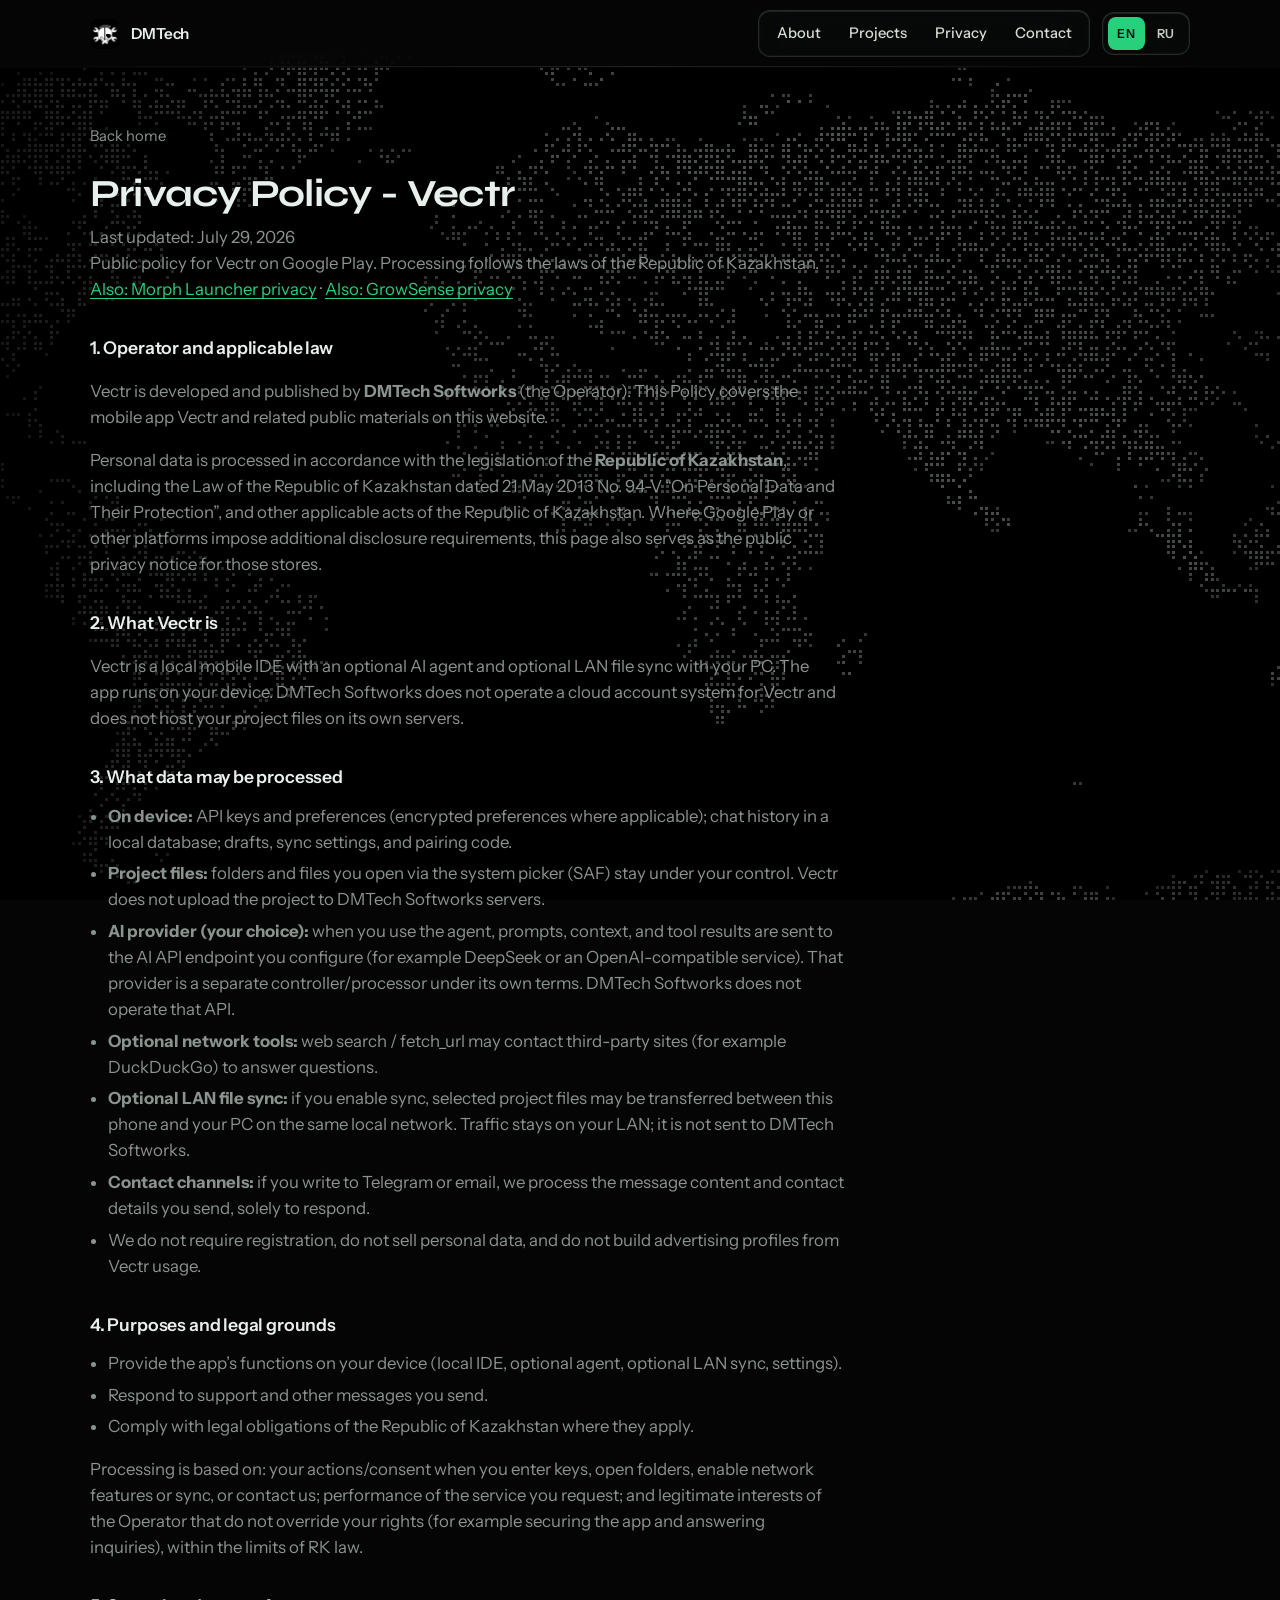
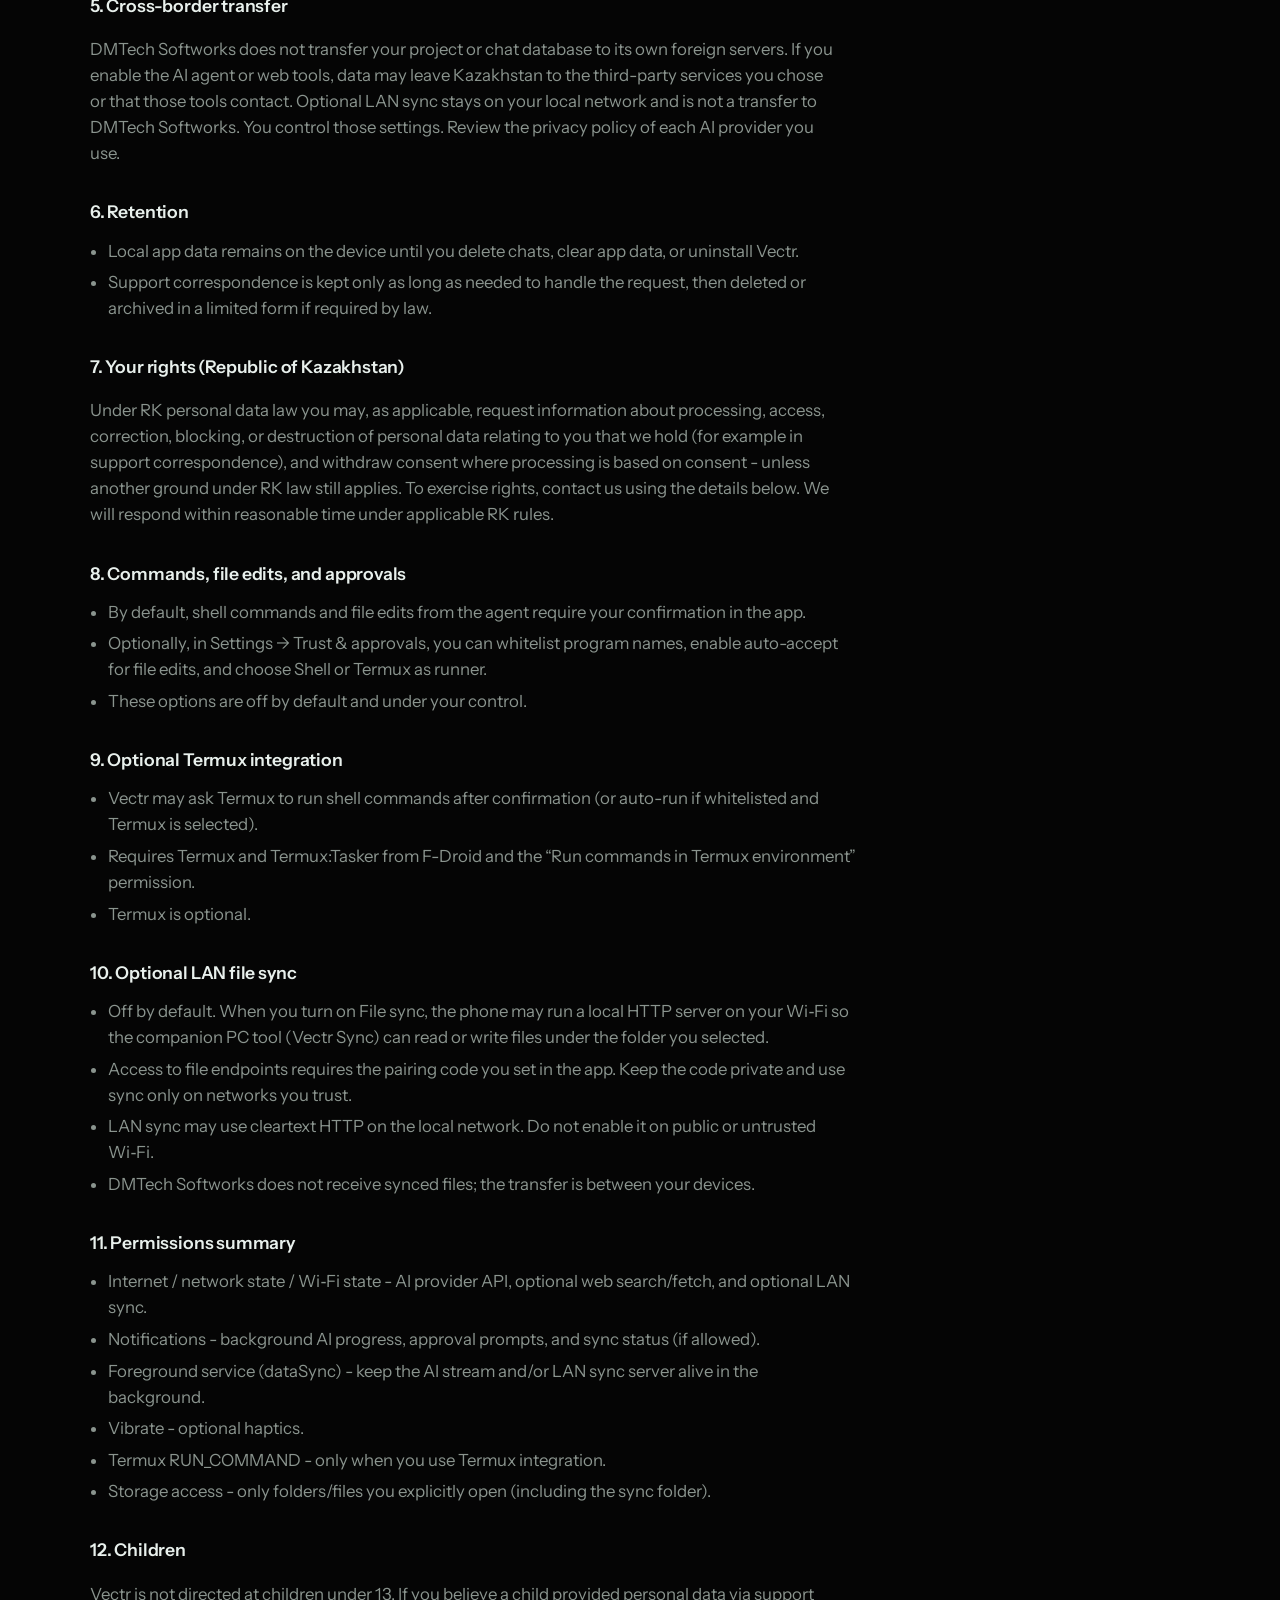
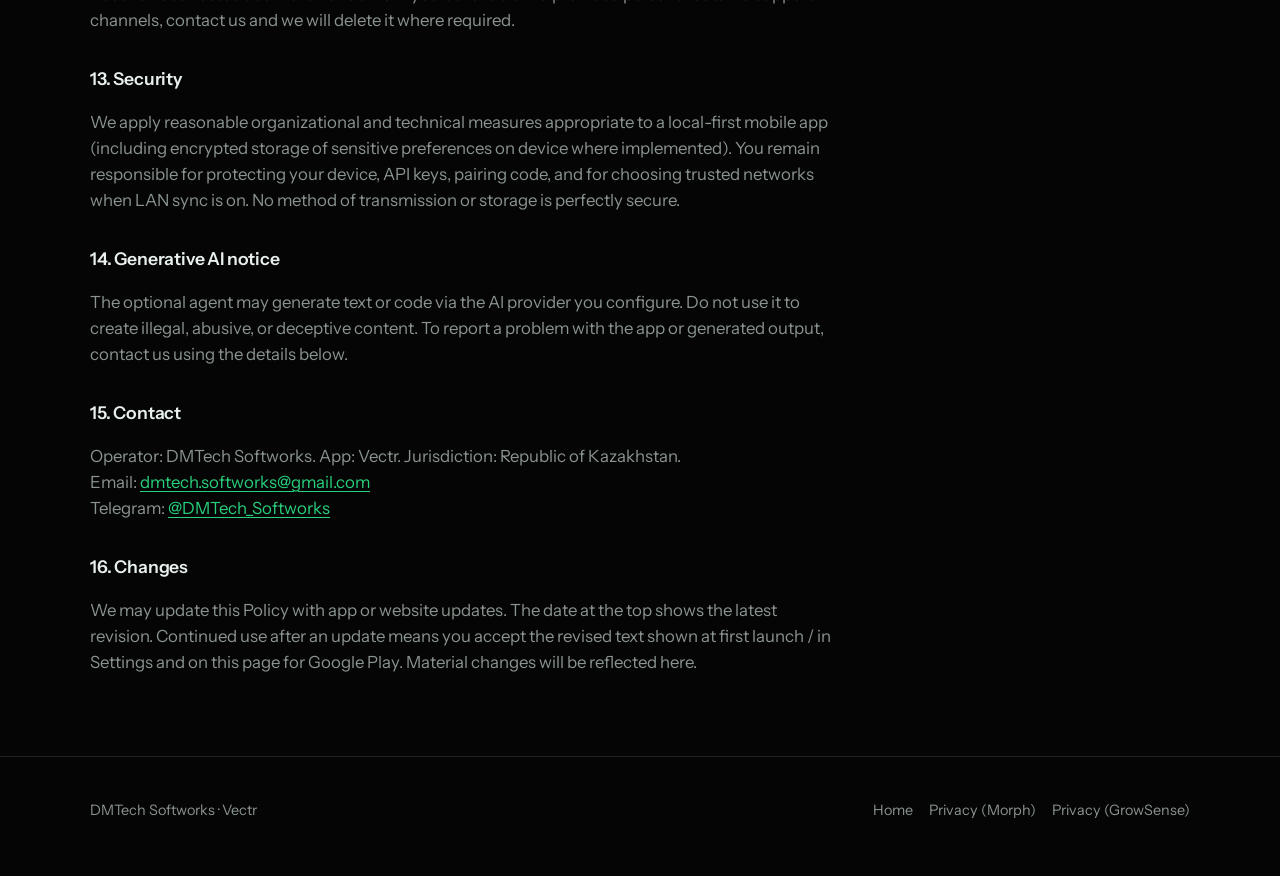
==== commit 83c04166: "Add files via upload" ====
--- a/privacy/index.html
+++ b/privacy/index.html
@@ -19,7 +19,7 @@
     <header class="site-header">
       <div class="nav-inner">
         <a class="brand-mark" href="../index.html">
-          <img src="../logo/logo.png" alt="" width="28" height="28" />
+          <img src="../logo/logo.png" alt="" width="30" height="30" />
           <span>DMTech</span>
         </a>
 
@@ -50,6 +50,10 @@
           <span data-i18n="privacy.updated">Last updated: July 29, 2026</span>
           <br />
           <span data-i18n="privacy.note">Public policy for Vectr on Google Play. Processing follows the laws of the Republic of Kazakhstan.</span>
+          <br />
+          <a href="morph-launcher/" data-i18n="privacy.alsoMorph">Also: Morph Launcher privacy</a>
+          ·
+          <a href="growsense/" data-i18n="privacy.alsoGrow">Also: GrowSense privacy</a>
         </p>
 
         <article class="policy-block" data-lang-panel="en">
@@ -147,29 +151,29 @@
           <p>Обработка персональных данных осуществляется в соответствии с законодательством <strong>Республики Казахстан</strong>, в том числе с Законом Республики Казахстан от 21 мая 2013 года № 94-V «О персональных данных и их защите», а также иными применимыми актами РК. Там, где Google Play или другие площадки требуют публичную политику конфиденциальности, эта страница выполняет и эту роль.</p>
 
           <h2>2. Что такое Vectr</h2>
-          <p>Vectr - локальная мобильная IDE с опциональным ИИ-агентом и опциональной синхронизацией файлов с ПК по локальной сети. Приложение работает на твоём устройстве. DMTech Softworks не ведёт облачные аккаунты Vectr и не хранит твои файлы проекта на своих серверах.</p>
+          <p>Vectr - мобильная IDE, которая работает на телефоне: с опциональным ИИ-агентом и опциональной синхронизацией файлов с ПК по локальной сети. DMTech Softworks не ведёт облачные аккаунты Vectr и не хранит твои файлы проекта на своих серверах.</p>
 
           <h2>3. Какие данные могут обрабатываться</h2>
           <ul>
-            <li><strong>На устройстве:</strong> API-ключи и настройки (где возможно - в зашифрованных prefs); история чатов в локальной базе; черновики, настройки sync и pairing-код.</li>
-            <li><strong>Файлы проекта:</strong> папки и файлы, открытые через системный выбор (SAF), остаются под твоим контролем. Vectr не загружает проект на серверы DMTech Softworks.</li>
-            <li><strong>Провайдер ИИ (твой выбор):</strong> при работе агента промпты, контекст и результаты инструментов уходят на API-endpoint, который ТЫ указал (например DeepSeek или OpenAI-compatible). Этот провайдер обрабатывает данные по своим правилам. Мы этот API не предоставляем.</li>
-            <li><strong>Опциональная сеть:</strong> web_search / fetch_url могут обращаться к сторонним сайтам (например DuckDuckGo).</li>
-            <li><strong>Опциональный LAN file sync:</strong> если включишь sync, выбранные файлы проекта могут передаваться между телефоном и твоим ПК в одной локальной сети. Трафик остаётся в LAN и не уходит на серверы DMTech Softworks.</li>
+            <li><strong>На устройстве:</strong> API-ключи и настройки (где возможно - в зашифрованном хранилище приложения); история чатов в локальной базе; черновики, настройки синхронизации и код сопряжения.</li>
+            <li><strong>Файлы проекта:</strong> папки и файлы, открытые через системный выбор, остаются под твоим контролем. Vectr не загружает проект на серверы DMTech Softworks.</li>
+            <li><strong>Провайдер ИИ (твой выбор):</strong> при работе агента запросы, контекст и результаты инструментов уходят на адрес API, который указал ты (например DeepSeek или любой OpenAI-совместимый сервис). Этот провайдер обрабатывает данные по своим правилам. Мы этот API не предоставляем.</li>
+            <li><strong>Опциональная сеть:</strong> поиск в сети и загрузка страниц могут обращаться к сторонним сайтам (например DuckDuckGo).</li>
+            <li><strong>Опциональная синхронизация по локальной сети:</strong> если включишь её, выбранные файлы проекта могут передаваться между телефоном и твоим ПК в одной сети. Трафик остаётся в локальной сети и не уходит на серверы DMTech Softworks.</li>
             <li><strong>Обращения:</strong> если пишешь в Telegram или на почту, мы обрабатываем содержание сообщения и указанные тобой контакты только чтобы ответить.</li>
             <li>Регистрация не требуется, персональные данные не продаём, рекламные профили по использованию Vectr не строим.</li>
           </ul>
 
           <h2>4. Цели и основания обработки</h2>
           <ul>
-            <li>Обеспечение работы функций приложения на устройстве (IDE, опциональный агент, опциональный LAN sync, настройки).</li>
+            <li>Обеспечение работы функций приложения на устройстве (IDE, опциональный агент, опциональная синхронизация по сети, настройки).</li>
             <li>Ответы на обращения в поддержку и иные сообщения.</li>
             <li>Исполнение обязанностей, установленных законодательством Республики Казахстан, когда они применимы.</li>
           </ul>
-          <p>Основания: твои действия / согласие (ввод ключей, открытие папок, включение сетевых функций или sync, обращение к нам); оказание запрошенной услуги; законные интересы Оператора, не нарушающие твои права (например безопасность приложения и ответы на запросы), в пределах законодательства РК.</p>
+          <p>Основания: твои действия и согласие (ввод ключей, открытие папок, включение сетевых функций или синхронизации, обращение к нам); оказание запрошенной услуги; законные интересы Оператора, не нарушающие твои права (например безопасность приложения и ответы на запросы), в пределах законодательства РК.</p>
 
           <h2>5. Трансграничная передача</h2>
-          <p>DMTech Softworks не передаёт твой проект или базу чатов на свои зарубежные серверы. Если включён ИИ-агент или веб-инструменты, данные могут уйти за пределы Казахстана к сторонним сервисам, которые ты выбрал, или к сайтам, к которым обращаются эти инструменты. Опциональный LAN sync остаётся в локальной сети и не является передачей данных DMTech Softworks. Настройки контролируешь ты. Ознакомься с политикой конфиденциальности каждого используемого AI-провайдера.</p>
+          <p>DMTech Softworks не передаёт твой проект или базу чатов на свои зарубежные серверы. Если включён ИИ-агент или веб-инструменты, данные могут уйти за пределы Казахстана к сторонним сервисам, которые ты выбрал, или к сайтам, к которым обращаются эти инструменты. Опциональная синхронизация по локальной сети остаётся в этой сети и не является передачей данных DMTech Softworks. Настройки контролируешь ты. Ознакомься с политикой конфиденциальности каждого используемого провайдера ИИ.</p>
 
           <h2>6. Сроки хранения</h2>
           <ul>
@@ -182,44 +186,44 @@
 
           <h2>8. Команды, правки файлов и подтверждения</h2>
           <ul>
-            <li>По умолчанию shell-команды и правки файлов от агента требуют твоего подтверждения в приложении.</li>
-            <li>Опционально в Настройки → Доверие и подтверждения можно добавить программы в whitelist, включить авто-принятие правок и выбрать runner (Shell или Termux).</li>
+            <li>По умолчанию команды оболочки и правки файлов от агента требуют твоего подтверждения в приложении.</li>
+            <li>Опционально в «Настройки → Доверие и подтверждения» можно добавить программы в белый список, включить авто-принятие правок и выбрать исполнитель (Shell или Termux).</li>
             <li>Эти опции по умолчанию выключены и управляются тобой.</li>
           </ul>
 
           <h2>9. Опциональный Termux</h2>
           <ul>
-            <li>Vectr может попросить Termux выполнить shell-команду после подтверждения (или автоматически, если программа в whitelist и выбран Termux).</li>
+            <li>Vectr может попросить Termux выполнить команду оболочки после подтверждения (или автоматически, если программа в белом списке и выбран Termux).</li>
             <li>Нужны Termux и Termux:Tasker из F-Droid и разрешение «Выполнение команд в среде Termux».</li>
             <li>Termux необязателен.</li>
           </ul>
 
-          <h2>10. Опциональный LAN file sync</h2>
-          <ul>
-            <li>По умолчанию выключен. Если включишь File sync, телефон может поднять локальный HTTP-сервер в Wi‑Fi, чтобы companion-инструмент на ПК (Vectr Sync) читал или писал файлы в выбранной тобой папке.</li>
-            <li>Доступ к файловым endpoint’ам требует pairing-код из приложения. Не свети код и включай sync только в сетях, которым доверяешь.</li>
-            <li>На локальной сети sync может идти по cleartext HTTP. Не включай на публичном или недоверенном Wi‑Fi.</li>
+          <h2>10. Опциональная синхронизация по локальной сети</h2>
+          <ul>
+            <li>По умолчанию выключена. Если включишь синхронизацию файлов, телефон может поднять локальный HTTP-сервер в Wi‑Fi, чтобы программа на ПК (Vectr Sync) читала или писала файлы в выбранной тобой папке.</li>
+            <li>Доступ к файлам требует код сопряжения из приложения. Не свети код и включай синхронизацию только в сетях, которым доверяешь.</li>
+            <li>В локальной сети обмен может идти по незашифрованному HTTP. Не включай на публичном или недоверенном Wi‑Fi.</li>
             <li>DMTech Softworks синхронизируемые файлы не получает: обмен только между твоими устройствами.</li>
           </ul>
 
           <h2>11. Разрешения</h2>
           <ul>
-            <li>Интернет / состояние сети / Wi‑Fi - API провайдера ИИ, опциональный web search/fetch и опциональный LAN sync.</li>
-            <li>Уведомления - прогресс фоновой работы ИИ, запросы на подтверждение и статус sync (если разрешишь).</li>
-            <li>Foreground service (dataSync) - чтобы AI-стрим и/или LAN sync-сервер не убивались в фоне.</li>
-            <li>Вибрация - опциональный haptic.</li>
+            <li>Интернет / состояние сети / Wi‑Fi - API провайдера ИИ, опциональный поиск и загрузка страниц, опциональная синхронизация по сети.</li>
+            <li>Уведомления - прогресс фоновой работы ИИ, запросы на подтверждение и статус синхронизации (если разрешишь).</li>
+            <li>Служба переднего плана (синхронизация данных) - чтобы поток ИИ и/или сервер локальной синхронизации не убивались в фоне.</li>
+            <li>Вибрация - опциональная тактильная обратная связь.</li>
             <li>Termux RUN_COMMAND - только если пользуешься интеграцией с Termux.</li>
-            <li>Доступ к файлам - только к папкам/файлам, которые ты сам открыл (включая папку sync).</li>
+            <li>Доступ к файлам - только к папкам и файлам, которые ты сам открыл (включая папку синхронизации).</li>
           </ul>
 
           <h2>12. Дети</h2>
           <p>Vectr не предназначен для детей младше 13 лет. Если считаешь, что ребёнок передал персональные данные через каналы поддержки - напиши нам, удалим, где это требуется.</p>
 
           <h2>13. Безопасность</h2>
-          <p>Применяем разумные организационные и технические меры, уместные для local-first мобильного приложения (включая шифрование чувствительных prefs на устройстве, где это реализовано). Устройство, API-ключи, pairing-код и выбор доверенной сети при включённом LAN sync - на твоей стороне. Абсолютной защиты не существует.</p>
-
-          <h2>14. Уведомление об generative AI</h2>
-          <p>Опциональный агент может генерировать текст или код через AI-провайдера, которого ты настроил. Не используй его для незаконного, оскорбительного или обманного контента. Жалобы на приложение или сгенерированный вывод - по контактам ниже.</p>
+          <p>Применяем разумные организационные и технические меры, уместные для приложения, которое хранит данные на устройстве (включая шифрование чувствительных настроек, где это реализовано). Устройство, API-ключи, код сопряжения и выбор доверенной сети при включённой синхронизации - на твоей стороне. Абсолютной защиты не существует.</p>
+
+          <h2>14. Уведомление о генеративном ИИ</h2>
+          <p>Опциональный агент может генерировать текст или код через провайдера ИИ, которого ты настроил. Не используй его для незаконного, оскорбительного или обманного контента. Жалобы на приложение или сгенерированный вывод - по контактам ниже.</p>
 
           <h2>15. Контакты</h2>
           <p>Оператор: DMTech Softworks. Приложение: Vectr. Юрисдикция: Республика Казахстан.<br />
@@ -237,6 +241,8 @@
         <p>DMTech Softworks · Vectr</p>
         <div class="footer-links">
           <a href="../index.html" data-i18n="footer.home">Home</a>
+          <a href="morph-launcher/" data-i18n="footer.privacyMorph">Privacy (Morph)</a>
+          <a href="growsense/" data-i18n="footer.privacyGrow">Privacy (GrowSense)</a>
         </div>
       </div>
     </footer>
--- a/css/styles.css
+++ b/css/styles.css
@@ -132,10 +132,10 @@
 }
 
 .brand-mark img {
-  width: 28px;
-  height: 28px;
-  border-radius: 6px;
-  object-fit: contain;
+  width: 30px;
+  height: 30px;
+  border-radius: 8px;
+  object-fit: cover;
   flex-shrink: 0;
 }
 
